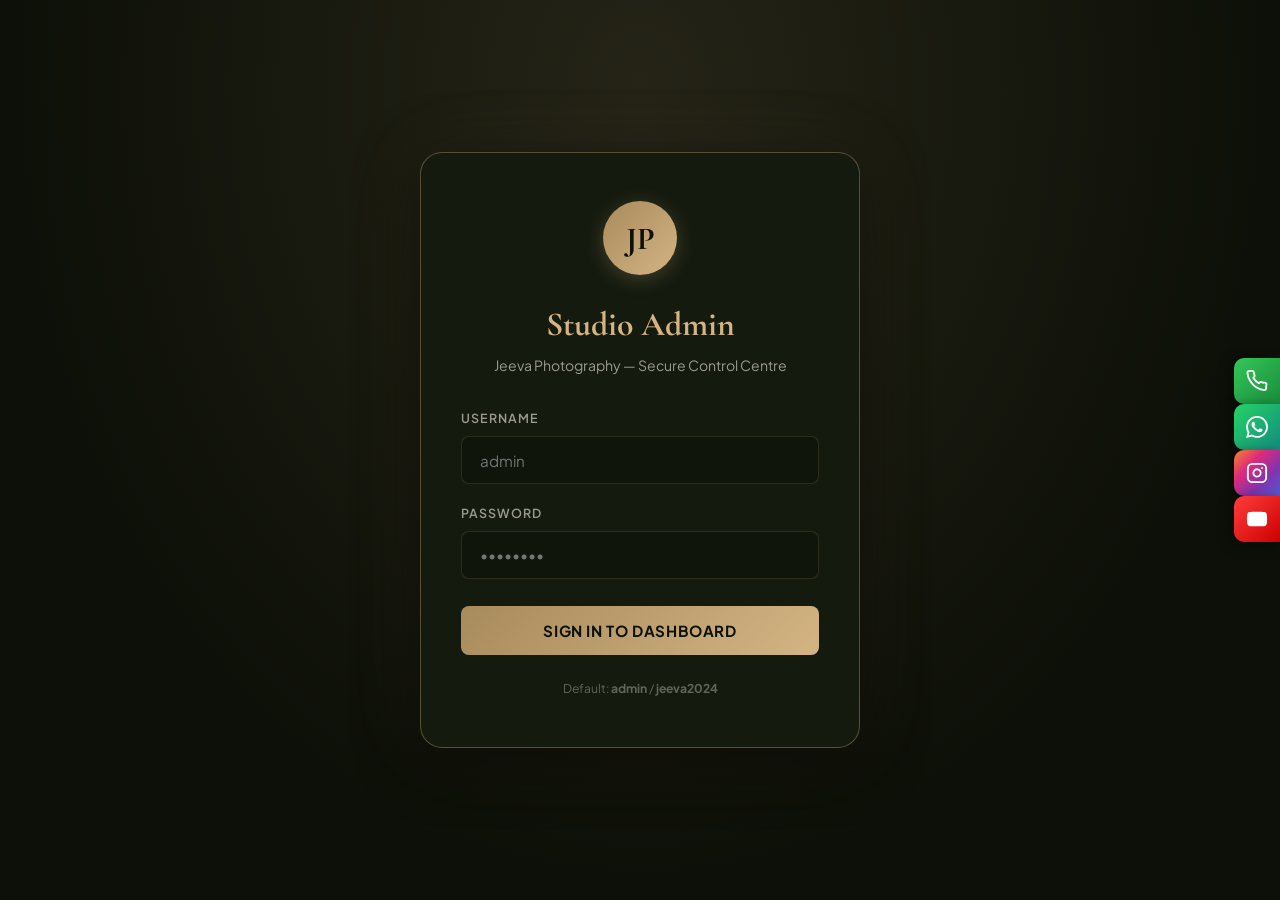
==== admin.html @ dc5b42b5 "Add files via upload" ====
<!DOCTYPE html>
<html lang="en">
<head>
  <meta charset="UTF-8" />
  <meta name="viewport" content="width=device-width, initial-scale=1.0" />
  <title>Jeeva Photography — Studio Admin Portal</title>
  <meta name="robots" content="noindex, nofollow" />
  <link rel="preconnect" href="https://fonts.googleapis.com" />
  <link rel="preconnect" href="https://fonts.gstatic.com" crossorigin />
  <link href="https://fonts.googleapis.com/css2?family=Cormorant+Garamond:wght@400;500;600;700&family=Plus+Jakarta+Sans:wght@300;400;500;600;700&display=swap" rel="stylesheet" />
  <style>
    *, *::before, *::after { box-sizing: border-box; margin: 0; padding: 0; }
    :root {
      --gold: #d4b483;
      --gold-l: #e8d0a0;
      --gold-d: #a88b5c;
      --gold-glow: rgba(212, 180, 131, 0.18);
      --bg: #0d1008;
      --bgp: #141a0e;
      --bgc: #1a2212;
      --bgc2: #212c17;
      --bgi: #0f150a;
      --bdr: rgba(212, 180, 131, 0.15);
      --bdr2: rgba(212, 180, 131, 0.35);
      --t: #f5f0e8;
      --t2: rgba(245, 240, 232, 0.6);
      --t3: rgba(245, 240, 232, 0.35);
      --grn: #27ae60;
      --grns: rgba(39, 174, 96, 0.15);
      --red: #e74c3c;
      --reds: rgba(231, 76, 60, 0.15);
      --blu: #3498db;
      --blus: rgba(52, 152, 219, 0.15);
      --org: #e67e22;
      --orgs: rgba(230, 126, 34, 0.15);
      --sf: 'Cormorant Garamond', Georgia, serif;
      --sn: 'Plus Jakarta Sans', -apple-system, BlinkMacSystemFont, sans-serif;
      --sw: 270px;
      --r: 14px;
      --rs: 8px;
    }
    body {
      font-family: var(--sn);
      background: var(--bg);
      color: var(--t);
      min-height: 100vh;
      font-size: 14px;
      line-height: 1.6;
      overflow-x: hidden;
    }
    a { color: var(--gold); text-decoration: none; }
    button, input, select, textarea { font-family: inherit; }
    ::-webkit-scrollbar { width: 6px; height: 6px; }
    ::-webkit-scrollbar-track { background: var(--bg); }
    ::-webkit-scrollbar-thumb { background: rgba(212, 180, 131, 0.3); border-radius: 4px; }

    /* LOGIN SCREEN */
    #ls {
      position: fixed;
      inset: 0;
      display: flex;
      align-items: center;
      justify-content: center;
      background: var(--bg);
      background-image: radial-gradient(ellipse at 50% 10%, rgba(212, 180, 131, 0.12), transparent 70%);
      z-index: 9999;
      transition: opacity 0.5s ease;
      padding: 1.5rem;
    }
    #ls.h { opacity: 0; pointer-events: none; }
    .lb {
      width: 100%;
      max-width: 440px;
      background: var(--bgp);
      border: 1px solid var(--bdr2);
      border-radius: 22px;
      padding: 3rem 2.5rem;
      text-align: center;
      box-shadow: 0 10px 60px rgba(0,0,0,0.6), 0 0 80px rgba(212, 180, 131, 0.08);
      position: relative;
    }
    .la {
      width: 74px;
      height: 74px;
      background: linear-gradient(135deg, var(--gold-d), var(--gold));
      border-radius: 50%;
      display: flex;
      align-items: center;
      justify-content: center;
      margin: 0 auto 1.4rem;
      font-family: var(--sf);
      font-size: 2rem;
      color: var(--bg);
      font-weight: 700;
      box-shadow: 0 4px 20px rgba(212, 180, 131, 0.25);
    }
    .lt { font-family: var(--sf); font-size: 2.1rem; color: var(--gold); margin-bottom: 0.2rem; font-weight: 700; }
    .ls2 { color: var(--t2); font-size: 0.88rem; margin-bottom: 2rem; }
    .lf { margin-bottom: 1.2rem; text-align: left; }
    .ll { font-size: 0.78rem; color: var(--t2); text-transform: uppercase; letter-spacing: 0.08em; margin-bottom: 0.45rem; display: block; font-weight: 600; }
    .li {
      width: 100%;
      padding: 0.85rem 1.1rem;
      background: var(--bgi);
      border: 1px solid var(--bdr);
      border-radius: var(--rs);
      color: var(--t);
      font-size: 0.95rem;
      outline: none;
      transition: border-color 0.2s, box-shadow 0.2s;
    }
    .li:focus { border-color: var(--gold); box-shadow: 0 0 0 3px var(--gold-glow); }
    .lbt {
      width: 100%;
      padding: 0.95rem;
      background: linear-gradient(135deg, var(--gold-d), var(--gold));
      color: var(--bg);
      font-weight: 700;
      font-size: 0.95rem;
      border: none;
      border-radius: var(--rs);
      letter-spacing: 0.04em;
      text-transform: uppercase;
      margin-top: 0.5rem;
      cursor: pointer;
      transition: all 0.2s;
    }
    .lbt:hover { opacity: 0.92; transform: translateY(-1px); box-shadow: 0 4px 15px rgba(212, 180, 131, 0.3); }
    .ler { color: var(--red); font-size: 0.84rem; margin-top: 0.85rem; display: none; }
    .ler.on { display: block; }
    .login-hint { margin-top: 1.5rem; font-size: 0.76rem; color: var(--t3); }

    /* MAIN APP LAYOUT */
    #app { display: none; min-height: 100vh; }
    #app.on { display: flex; }

    /* SIDEBAR */
    .sb {
      width: var(--sw);
      min-height: 100vh;
      background: var(--bgp);
      border-right: 1px solid var(--bdr);
      display: flex;
      flex-direction: column;
      position: fixed;
      left: 0;
      top: 0;
      bottom: 0;
      z-index: 100;
      overflow-y: auto;
    }
    .sbl {
      padding: 1.5rem 1.4rem 1.2rem;
      border-bottom: 1px solid var(--bdr);
      display: flex;
      align-items: center;
      gap: 0.75rem;
    }
    .sbl-icon {
      width: 36px;
      height: 36px;
      border-radius: 8px;
      background: linear-gradient(135deg, var(--gold-d), var(--gold));
      display: flex;
      align-items: center;
      justify-content: center;
      font-family: var(--sf);
      font-size: 1.1rem;
      color: var(--bg);
      font-weight: 700;
      flex-shrink: 0;
    }
    .sbt { font-family: var(--sf); font-size: 1.35rem; color: var(--gold); display: block; line-height: 1.1; font-weight: 700; }
    .sbs { font-size: 0.7rem; color: var(--t2); text-transform: uppercase; letter-spacing: 0.1em; display: block; margin-top: 2px; }
    
    .sbn { flex: 1; padding: 1.2rem 0.75rem; }
    .ns { font-size: 0.68rem; color: var(--t3); text-transform: uppercase; letter-spacing: 0.12em; padding: 0.7rem 0.75rem 0.3rem; font-weight: 700; }
    .sl {
      display: flex;
      align-items: center;
      gap: 0.75rem;
      padding: 0.7rem 0.9rem;
      border-radius: var(--rs);
      color: var(--t2);
      font-size: 0.88rem;
      font-weight: 500;
      cursor: pointer;
      transition: all 0.2s;
      margin-bottom: 3px;
      user-select: none;
    }
    .sl svg { flex-shrink: 0; opacity: 0.7; transition: opacity 0.2s; }
    .sl:hover { background: rgba(212, 180, 131, 0.08); color: var(--t); }
    .sl:hover svg { opacity: 1; }
    .sl.ac {
      background: linear-gradient(90deg, rgba(212, 180, 131, 0.18), rgba(212, 180, 131, 0.05));
      color: var(--gold);
      border-left: 3px solid var(--gold);
      padding-left: calc(0.9rem - 3px);
      font-weight: 600;
    }
    .sl.ac svg { opacity: 1; color: var(--gold); }
    .sbb {
      margin-left: auto;
      background: var(--gold);
      color: var(--bg);
      font-size: 0.68rem;
      font-weight: 700;
      padding: 0.15rem 0.5rem;
      border-radius: 100px;
    }
    .sbb.muted { background: rgba(212, 180, 131, 0.15); color: var(--gold); }

    .sbf {
      padding: 1.1rem 1.25rem;
      border-top: 1px solid var(--bdr);
      display: flex;
      align-items: center;
      gap: 0.75rem;
      background: rgba(0,0,0,0.15);
    }
    .sba {
      width: 36px;
      height: 36px;
      border-radius: 50%;
      background: linear-gradient(135deg, var(--gold-d), var(--gold));
      display: flex;
      align-items: center;
      justify-content: center;
      font-family: var(--sf);
      font-size: 1.05rem;
      color: var(--bg);
      font-weight: 700;
      flex-shrink: 0;
    }
    .sbfi { flex: 1; min-width: 0; }
    .sbfn { font-size: 0.85rem; font-weight: 600; color: var(--t); white-space: nowrap; overflow: hidden; text-overflow: ellipsis; }
    .sbfr { font-size: 0.72rem; color: var(--t2); }
    .lob {
      background: none;
      border: none;
      color: var(--t2);
      padding: 0.4rem;
      border-radius: var(--rs);
      cursor: pointer;
      transition: color 0.2s, background 0.2s;
    }
    .lob:hover { color: var(--red); background: var(--reds); }

    /* MAIN CONTAINER */
    .mc {
      margin-left: var(--sw);
      flex: 1;
      min-height: 100vh;
      display: flex;
      flex-direction: column;
      background: var(--bg);
    }
    .tb {
      height: 68px;
      background: var(--bgp);
      border-bottom: 1px solid var(--bdr);
      display: flex;
      align-items: center;
      justify-content: space-between;
      padding: 0 2rem;
      position: sticky;
      top: 0;
      z-index: 50;
      backdrop-filter: blur(8px);
    }
    .tb-left { display: flex; align-items: center; gap: 1rem; }
    .tbt { font-family: var(--sf); font-size: 1.45rem; font-weight: 700; color: var(--t); }
    .tbr { display: flex; align-items: center; gap: 1rem; }
    .tbb { display: flex; align-items: center; gap: 0.5rem; font-size: 0.8rem; color: var(--t2); background: var(--bgc); padding: 0.35rem 0.8rem; border-radius: 100px; border: 1px solid var(--bdr); }
    .liv { width: 8px; height: 8px; border-radius: 50%; background: var(--grn); box-shadow: 0 0 8px var(--grn); animation: pls 2s infinite; }
    @keyframes pls { 0%, 100% { opacity: 1; transform: scale(1); } 50% { opacity: 0.5; transform: scale(0.85); } }
    
    .vsb {
      display: flex;
      align-items: center;
      gap: 0.5rem;
      background: rgba(212, 180, 131, 0.12);
      border: 1px solid var(--bdr2);
      color: var(--gold);
      font-size: 0.82rem;
      padding: 0.45rem 1rem;
      border-radius: 100px;
      font-weight: 600;
      transition: all 0.2s;
    }
    .vsb:hover { background: rgba(212, 180, 131, 0.22); transform: translateY(-1px); }

    .pc { padding: 2rem; flex: 1; }
    .pn { display: none; animation: fadeIn 0.25s ease-out; }
    .pn.ac { display: block; }
    @keyframes fadeIn { from { opacity: 0; transform: translateY(6px); } to { opacity: 1; transform: translateY(0); } }

    /* STATS WIDGETS */
    .sr { display: grid; grid-template-columns: repeat(4, 1fr); gap: 1.2rem; margin-bottom: 2rem; }
    .sx {
      background: var(--bgc);
      border: 1px solid var(--bdr);
      border-radius: var(--r);
      padding: 1.4rem 1.5rem;
      position: relative;
      overflow: hidden;
      transition: transform 0.2s, border-color 0.2s;
    }
    .sx:hover { transform: translateY(-2px); border-color: var(--bdr2); }
    .sx::after {
      content: '';
      position: absolute;
      top: 0;
      left: 0;
      right: 0;
      height: 2px;
      background: linear-gradient(90deg, var(--gold-d), var(--gold));
    }
    .sxl { font-size: 0.76rem; color: var(--t2); text-transform: uppercase; letter-spacing: 0.08em; margin-bottom: 0.6rem; font-weight: 600; }
    .sxv { font-family: var(--sf); font-size: 2.2rem; color: var(--gold); font-weight: 700; line-height: 1; margin-bottom: 0.35rem; }
    .sxs { font-size: 0.78rem; color: var(--t3); }

    /* SECTION HEADERS & BUTTONS */
    .sh {
      display: flex;
      align-items: center;
      justify-content: space-between;
      margin-bottom: 1.5rem;
      gap: 1rem;
      flex-wrap: wrap;
    }
    .sht { font-family: var(--sf); font-size: 1.6rem; color: var(--t); font-weight: 700; }
    .shs { font-size: 0.84rem; color: var(--t2); margin-top: 0.15rem; }
    .sha { display: flex; align-items: center; gap: 0.75rem; flex-wrap: wrap; }

    .bg {
      background: linear-gradient(135deg, var(--gold-d), var(--gold));
      color: var(--bg);
      border: none;
      padding: 0.65rem 1.3rem;
      border-radius: var(--rs);
      font-weight: 700;
      font-size: 0.84rem;
      letter-spacing: 0.03em;
      cursor: pointer;
      transition: all 0.2s;
      display: inline-flex;
      align-items: center;
      gap: 0.5rem;
    }
    .bg:hover { opacity: 0.92; transform: translateY(-1px); box-shadow: 0 4px 14px rgba(212, 180, 131, 0.25); }
    .bo {
      background: rgba(212, 180, 131, 0.06);
      border: 1px solid var(--bdr2);
      color: var(--gold);
      padding: 0.6rem 1.2rem;
      border-radius: var(--rs);
      font-size: 0.84rem;
      font-weight: 600;
      cursor: pointer;
      transition: all 0.2s;
      display: inline-flex;
      align-items: center;
      gap: 0.5rem;
    }
    .bo:hover { background: rgba(212, 180, 131, 0.15); transform: translateY(-1px); }
    .bd {
      background: var(--reds);
      border: 1px solid rgba(231, 76, 60, 0.35);
      color: #ff6b6b;
      padding: 0.55rem 1.1rem;
      border-radius: var(--rs);
      font-size: 0.82rem;
      font-weight: 600;
      cursor: pointer;
      transition: all 0.2s;
      display: inline-flex;
      align-items: center;
      gap: 0.4rem;
    }
    .bd:hover { background: rgba(231, 76, 60, 0.3); color: #fff; }
    .bsm { padding: 0.35rem 0.75rem; font-size: 0.78rem; border-radius: 6px; }

    /* SEARCH & FILTERS BAR */
    .filter-bar {
      display: flex;
      gap: 0.75rem;
      align-items: center;
      margin-bottom: 1.5rem;
      flex-wrap: wrap;
    }
    .si-wrap { position: relative; flex: 1; min-width: 240px; }
    .si-icon { position: absolute; left: 1rem; top: 50%; transform: translateY(-50%); color: var(--t3); pointer-events: none; }
    .si {
      width: 100%;
      padding: 0.7rem 1rem 0.7rem 2.6rem;
      background: var(--bgc);
      border: 1px solid var(--bdr);
      border-radius: var(--rs);
      color: var(--t);
      font-size: 0.88rem;
      outline: none;
      transition: border-color 0.2s, box-shadow 0.2s;
    }
    .si:focus { border-color: var(--gold); box-shadow: 0 0 0 3px var(--gold-glow); }
    .fs {
      padding: 0.7rem 1rem;
      background: var(--bgc);
      border: 1px solid var(--bdr);
      border-radius: var(--rs);
      color: var(--t);
      font-size: 0.88rem;
      outline: none;
      cursor: pointer;
    }
    .fs option { background: var(--bgp); color: var(--t); }
    
    .filter-pills { display: flex; gap: 0.5rem; overflow-x: auto; padding-bottom: 2px; }
    .filter-pill {
      padding: 0.45rem 1rem;
      background: var(--bgc);
      border: 1px solid var(--bdr);
      border-radius: 100px;
      font-size: 0.8rem;
      color: var(--t2);
      cursor: pointer;
      white-space: nowrap;
      transition: all 0.2s;
    }
    .filter-pill:hover { border-color: var(--gold); color: var(--t); }
    .filter-pill.ac { background: var(--gold); color: var(--bg); border-color: var(--gold); font-weight: 700; }

    /* TABLES */
    .tw {
      background: var(--bgc);
      border: 1px solid var(--bdr);
      border-radius: var(--r);
      overflow-x: auto;
      box-shadow: 0 4px 20px rgba(0,0,0,0.2);
    }
    .dt { width: 100%; border-collapse: collapse; min-width: 700px; }
    .dt th {
      background: rgba(212, 180, 131, 0.08);
      padding: 0.85rem 1.2rem;
      text-align: left;
      font-size: 0.74rem;
      font-weight: 700;
      color: var(--gold);
      text-transform: uppercase;
      letter-spacing: 0.08em;
      border-bottom: 1px solid var(--bdr);
    }
    .dt td {
      padding: 0.95rem 1.2rem;
      font-size: 0.88rem;
      border-bottom: 1px solid rgba(212, 180, 131, 0.06);
      vertical-align: middle;
    }
    .dt tr:last-child td { border-bottom: none; }
    .dt tr:hover td { background: var(--bgc2); }

    /* STATUS BADGES */
    .stb { display: inline-flex; align-items: center; gap: 0.4rem; padding: 0.25rem 0.7rem; border-radius: 100px; font-size: 0.74rem; font-weight: 600; }
    .st-n { background: var(--blus); color: #5dade2; }
    .st-c { background: var(--orgs); color: var(--org); }
    .st-k { background: var(--grns); color: var(--grn); }
    .st-x { background: rgba(255, 255, 255, 0.08); color: var(--t2); }
    .std { width: 6px; height: 6px; border-radius: 50%; background: currentColor; }

    /* GALLERY GRIDS */
    .gallery-grid {
      display: grid;
      grid-template-columns: repeat(auto-fill, minmax(260px, 1fr));
      gap: 1.4rem;
    }
    .gallery-card {
      background: var(--bgc);
      border: 1px solid var(--bdr);
      border-radius: var(--r);
      overflow: hidden;
      display: flex;
      flex-direction: column;
      position: relative;
      transition: transform 0.25s, border-color 0.25s, box-shadow 0.25s;
    }
    .gallery-card:hover {
      transform: translateY(-4px);
      border-color: var(--bdr2);
      box-shadow: 0 8px 30px rgba(0,0,0,0.4);
    }
    .gallery-thumb-wrap {
      position: relative;
      width: 100%;
      height: 220px;
      background: #000;
      overflow: hidden;
    }
    .gallery-thumb {
      width: 100%;
      height: 100%;
      object-fit: cover;
      transition: transform 0.3s ease;
    }
    .gallery-card:hover .gallery-thumb { transform: scale(1.04); }
    .gallery-tag-pill {
      position: absolute;
      top: 0.75rem;
      left: 0.75rem;
      background: rgba(13, 16, 8, 0.85);
      backdrop-filter: blur(4px);
      border: 1px solid var(--bdr);
      color: var(--gold);
      font-size: 0.72rem;
      font-weight: 600;
      padding: 0.25rem 0.65rem;
      border-radius: 100px;
    }
    .gallery-format-pill {
      position: absolute;
      top: 0.75rem;
      right: 0.75rem;
      background: rgba(0,0,0,0.7);
      color: var(--t2);
      font-size: 0.68rem;
      padding: 0.2rem 0.5rem;
      border-radius: 4px;
      text-transform: uppercase;
    }
    .gallery-card-body {
      padding: 1.2rem;
      flex: 1;
      display: flex;
      flex-direction: column;
      justify-content: space-between;
    }
    .gallery-card-title {
      font-weight: 600;
      font-size: 0.95rem;
      color: var(--t);
      margin-bottom: 0.4rem;
      line-height: 1.35;
      display: -webkit-box;
      -webkit-line-clamp: 2;
      -webkit-box-orient: vertical;
      overflow: hidden;
    }
    .gallery-card-meta {
      font-size: 0.78rem;
      color: var(--t2);
      margin-bottom: 1rem;
      display: flex;
      justify-content: space-between;
    }
    .gallery-card-actions {
      display: flex;
      gap: 0.5rem;
      border-top: 1px solid var(--bdr);
      padding-top: 0.9rem;
    }

    /* VIDEO CARDS */
    .video-grid {
      display: grid;
      grid-template-columns: repeat(auto-fill, minmax(320px, 1fr));
      gap: 1.5rem;
    }
    .video-admin-card {
      background: var(--bgc);
      border: 1px solid var(--bdr);
      border-radius: var(--r);
      overflow: hidden;
      display: flex;
      flex-direction: column;
      transition: transform 0.2s, border-color 0.2s;
    }
    .video-admin-card:hover { transform: translateY(-3px); border-color: var(--bdr2); }
    .video-preview-wrapper {
      position: relative;
      width: 100%;
      height: 200px;
      background: #000;
    }
    .video-preview-wrapper video {
      width: 100%;
      height: 100%;
      object-fit: cover;
    }
    .video-preview-poster {
      position: absolute;
      inset: 0;
      width: 100%;
      height: 100%;
      object-fit: cover;
    }
    .video-badge-tag {
      position: absolute;
      top: 0.75rem;
      left: 0.75rem;
      background: var(--gold);
      color: var(--bg);
      font-size: 0.72rem;
      font-weight: 700;
      padding: 0.2rem 0.6rem;
      border-radius: 4px;
      z-index: 2;
    }

    /* TESTIMONIALS LIST */
    .test-grid {
      display: grid;
      grid-template-columns: repeat(auto-fill, minmax(320px, 1fr));
      gap: 1.3rem;
    }
    .test-card {
      background: var(--bgc);
      border: 1px solid var(--bdr);
      border-radius: var(--r);
      padding: 1.5rem;
      display: flex;
      flex-direction: column;
      justify-content: space-between;
      transition: border-color 0.2s, transform 0.2s;
    }
    .test-card:hover { border-color: var(--bdr2); transform: translateY(-2px); }
    .test-head { display: flex; align-items: center; gap: 0.9rem; margin-bottom: 0.9rem; }
    .test-avatar {
      width: 44px;
      height: 44px;
      border-radius: 50%;
      background: linear-gradient(135deg, var(--gold-d), var(--gold));
      display: flex;
      align-items: center;
      justify-content: center;
      font-family: var(--sf);
      font-size: 1.2rem;
      color: var(--bg);
      font-weight: 700;
      overflow: hidden;
      flex-shrink: 0;
    }
    .test-avatar img { width: 100%; height: 100%; object-fit: cover; }
    .test-name { font-weight: 700; font-size: 1rem; color: var(--t); }
    .test-loc { font-size: 0.78rem; color: var(--t2); }
    .test-stars { color: var(--gold); font-size: 1rem; margin-bottom: 0.6rem; letter-spacing: 2px; }
    .test-body { font-size: 0.88rem; color: var(--t2); line-height: 1.6; font-style: italic; margin-bottom: 1.2rem; flex: 1; }
    .test-actions { display: flex; gap: 0.5rem; border-top: 1px solid var(--bdr); padding-top: 0.8rem; }

    /* PACKAGES CARDS */
    .pkg-admin-grid {
      display: grid;
      grid-template-columns: repeat(auto-fill, minmax(320px, 1fr));
      gap: 1.5rem;
    }
    .pkg-admin-card {
      background: var(--bgc);
      border: 1px solid var(--bdr);
      border-radius: var(--r);
      padding: 1.6rem;
      display: flex;
      flex-direction: column;
      position: relative;
    }
    .pkg-admin-card.popular { border-color: var(--gold); }
    .pkg-pop-badge {
      position: absolute;
      top: -10px;
      right: 1.5rem;
      background: var(--gold);
      color: var(--bg);
      font-size: 0.72rem;
      font-weight: 700;
      padding: 0.2rem 0.7rem;
      border-radius: 100px;
      text-transform: uppercase;
    }
    .pkg-title { font-family: var(--sf); font-size: 1.6rem; color: var(--gold); margin-bottom: 0.3rem; font-weight: 700; }
    .pkg-price { font-size: 1.5rem; font-weight: 700; color: var(--t); margin-bottom: 1rem; }
    .pkg-price span { font-size: 0.85rem; color: var(--t2); font-weight: 400; margin-right: 0.3rem; }
    .pkg-features { list-style: none; margin-bottom: 1.4rem; flex: 1; }
    .pkg-features li {
      font-size: 0.84rem;
      color: var(--t2);
      padding: 0.35rem 0;
      border-bottom: 1px solid rgba(212, 180, 131, 0.06);
      display: flex;
      align-items: flex-start;
      gap: 0.5rem;
    }
    .pkg-features li::before { content: '✓'; color: var(--gold); font-weight: 700; }

    /* MODALS & FORMS */
    .mo {
      position: fixed;
      inset: 0;
      background: rgba(0, 0, 0, 0.8);
      backdrop-filter: blur(6px);
      z-index: 1000;
      display: none;
      align-items: center;
      justify-content: center;
      padding: 1.5rem;
    }
    .mo.on { display: flex; animation: fadeIn 0.2s ease-out; }
    .mb {
      background: var(--bgp);
      border: 1px solid var(--bdr2);
      border-radius: 20px;
      padding: 2.2rem;
      width: 100%;
      max-width: 650px;
      box-shadow: 0 10px 50px rgba(0,0,0,0.7);
      position: relative;
      max-height: 92vh;
      overflow-y: auto;
    }
    .moc {
      position: absolute;
      top: 1.2rem;
      right: 1.2rem;
      background: rgba(255,255,255,0.05);
      border: 1px solid var(--bdr);
      color: var(--t2);
      width: 32px;
      height: 32px;
      border-radius: 50%;
      display: flex;
      align-items: center;
      justify-content: center;
      cursor: pointer;
      font-size: 1rem;
      transition: all 0.2s;
    }
    .moc:hover { color: var(--t); background: var(--reds); border-color: var(--red); }
    .mot { font-family: var(--sf); font-size: 1.7rem; color: var(--gold); margin-bottom: 0.2rem; font-weight: 700; }
    .mos { font-size: 0.84rem; color: var(--t2); margin-bottom: 1.5rem; }

    .fr { display: grid; grid-template-columns: 1fr 1fr; gap: 1.2rem; margin-bottom: 1.2rem; }
    .fr.f { grid-template-columns: 1fr; }
    .ff { display: flex; flex-direction: column; gap: 0.4rem; }
    .flb { font-size: 0.78rem; color: var(--t2); font-weight: 600; text-transform: uppercase; letter-spacing: 0.06em; }
    .fc {
      width: 100%;
      padding: 0.75rem 1rem;
      background: var(--bgi);
      border: 1px solid var(--bdr);
      border-radius: var(--rs);
      color: var(--t);
      font-size: 0.9rem;
      outline: none;
      transition: border-color 0.2s, box-shadow 0.2s;
    }
    .fc:focus { border-color: var(--gold); box-shadow: 0 0 0 3px var(--gold-glow); }
    .fc option { background: var(--bgp); color: var(--t); }
    .fca { resize: vertical; min-height: 90px; }
    
    /* FILE UPLOAD DROPZONE */
    .dropzone-box {
      border: 2px dashed var(--bdr2);
      border-radius: var(--rs);
      padding: 1.4rem;
      text-align: center;
      background: rgba(212, 180, 131, 0.03);
      cursor: pointer;
      transition: all 0.2s;
      position: relative;
    }
    .dropzone-box:hover, .dropzone-box.dragover {
      border-color: var(--gold);
      background: rgba(212, 180, 131, 0.08);
    }
    .dropzone-box input[type="file"] {
      position: absolute;
      inset: 0;
      opacity: 0;
      cursor: pointer;
      width: 100%;
      height: 100%;
    }
    .dz-icon { color: var(--gold); margin-bottom: 0.5rem; }
    .dz-title { font-weight: 600; font-size: 0.88rem; color: var(--t); margin-bottom: 0.2rem; }
    .dz-hint { font-size: 0.74rem; color: var(--t2); }
    
    /* PREVIEW CONTAINER */
    .preview-box {
      margin-top: 0.75rem;
      position: relative;
      display: none;
      border-radius: var(--rs);
      overflow: hidden;
      border: 1px solid var(--bdr2);
      max-height: 180px;
      background: #000;
    }
    .preview-box.on { display: block; }
    .preview-box img, .preview-box video { width: 100%; max-height: 180px; object-fit: contain; }
    .preview-remove {
      position: absolute;
      top: 0.5rem;
      right: 0.5rem;
      background: rgba(0,0,0,0.75);
      border: 1px solid var(--red);
      color: #ff6b6b;
      padding: 0.2rem 0.5rem;
      border-radius: 4px;
      font-size: 0.72rem;
      cursor: pointer;
    }

    /* CARD SECTIONS (SETTINGS & CONTENT) */
    .scd {
      background: var(--bgc);
      border: 1px solid var(--bdr);
      border-radius: var(--r);
      padding: 1.8rem;
      margin-bottom: 1.8rem;
    }
    .scdt {
      font-size: 1.05rem;
      font-weight: 700;
      color: var(--gold);
      margin-bottom: 1.2rem;
      padding-bottom: 0.75rem;
      border-bottom: 1px solid var(--bdr);
      display: flex;
      align-items: center;
      gap: 0.6rem;
    }

    /* QUICK ACTIONS */
    .qa { display: grid; grid-template-columns: repeat(3, 1fr); gap: 1.2rem; margin-bottom: 2rem; }
    .qc {
      background: var(--bgc);
      border: 1px solid var(--bdr);
      border-radius: var(--r);
      padding: 1.3rem 1.4rem;
      display: flex;
      align-items: center;
      gap: 1rem;
      cursor: pointer;
      transition: all 0.2s;
      color: inherit;
    }
    .qc:hover { border-color: var(--bdr2); background: var(--bgc2); transform: translateY(-2px); }
    .qi {
      width: 44px;
      height: 44px;
      border-radius: 10px;
      display: flex;
      align-items: center;
      justify-content: center;
      background: rgba(212, 180, 131, 0.12);
      color: var(--gold);
      flex-shrink: 0;
    }
    .ql { font-weight: 700; font-size: 0.92rem; }
    .qsu { font-size: 0.78rem; color: var(--t2); }

    /* TOAST */
    #atst {
      position: fixed;
      bottom: 2rem;
      right: 2rem;
      background: var(--bgp);
      border: 1px solid var(--bdr2);
      border-left: 4px solid var(--gold);
      color: var(--t);
      padding: 0.9rem 1.4rem;
      border-radius: var(--rs);
      font-size: 0.88rem;
      font-weight: 500;
      box-shadow: 0 8px 30px rgba(0,0,0,0.5);
      z-index: 9000;
      transform: translateY(30px);
      opacity: 0;
      transition: all 0.3s ease;
      pointer-events: none;
      display: flex;
      align-items: center;
      gap: 0.6rem;
    }
    #atst.on { transform: translateY(0); opacity: 1; }

    @media (max-width: 1100px) {
      .sr { grid-template-columns: repeat(2, 1fr); }
      .qa { grid-template-columns: 1fr 1fr; }
    }
    @media (max-width: 768px) {
      .sb { transform: translateX(-100%); transition: transform 0.3s; }
      .sb.open { transform: translateX(0); }
      .mc { margin-left: 0; }
      .sr, .fr, .qa { grid-template-columns: 1fr; }
      .pc { padding: 1.2rem; }
    }

    /* === FLOATING SOCIAL SIDEBAR === */
    .social-sidebar { position: fixed; right: 0; top: 50%; transform: translateY(-50%); z-index: 9999; display: flex; flex-direction: column; align-items: flex-end; gap: 0; }
    .social-sidebar-link { display: flex; align-items: center; justify-content: center; width: 46px; height: 46px; color: #fff; text-decoration: none; border-radius: 10px 0 0 10px; transition: all 0.35s cubic-bezier(0.16, 1, 0.3, 1); position: relative; box-shadow: -3px 3px 14px rgba(0,0,0,0.45); }
    .social-sidebar-link svg { width: 22px; height: 22px; flex-shrink: 0; transition: transform 0.3s ease; }
    .social-sidebar-link.ss-phone   { background: linear-gradient(135deg, #34c759, #1a8c3c); }
    .social-sidebar-link.ss-insta   { background: linear-gradient(135deg, #f58529, #dd2a7b, #8134af, #515bd4); }
    .social-sidebar-link.ss-youtube { background: linear-gradient(135deg, #ff3d3d, #cc0000); }
    .social-sidebar-link.ss-wp      { background: linear-gradient(135deg, #25d366, #128c7e); }
    .social-sidebar-link::before { content: attr(data-tooltip); position: absolute; right: 54px; top: 50%; transform: translateY(-50%) translateX(8px); background: rgba(10,15,8,0.95); color: #f5f0e8; font-size: 0.72rem; font-weight: 600; white-space: nowrap; padding: 5px 10px; border-radius: 6px; pointer-events: none; opacity: 0; transition: all 0.3s ease; border: 1px solid rgba(212,180,131,0.3); }
    .social-sidebar-link:hover::before { opacity: 1; transform: translateY(-50%) translateX(0); }
    .social-sidebar-link:hover { width: 52px; box-shadow: -5px 4px 20px rgba(0,0,0,0.55); }
    .social-sidebar-link:hover svg { transform: scale(1.15); }
  </style>
</head>
<body>

<!-- LOGIN OVERLAY -->
<div id="ls">
  <div class="lb">
    <div class="la">JP</div>
    <h1 class="lt">Studio Admin</h1>
    <p class="ls2">Jeeva Photography — Secure Control Centre</p>
    <form id="loginForm" onsubmit="handleLogin(event)">
      <div class="lf">
        <label class="ll" for="lu">Username</label>
        <input class="li" type="text" id="lu" placeholder="admin" autocomplete="username" required />
      </div>
      <div class="lf">
        <label class="ll" for="lp">Password</label>
        <input class="li" type="password" id="lp" placeholder="••••••••" autocomplete="current-password" required />
      </div>
      <button type="submit" class="lbt" id="lbn">Sign In to Dashboard</button>
    </form>
    <div class="ler" id="ler">Incorrect username or password. Please try again.</div>
    <div class="login-hint">Default: <strong>admin</strong> / <strong>jeeva2024</strong></div>
  </div>
</div>

<!-- APP WRAPPER -->
<div id="app">

  <!-- SIDEBAR NAVIGATION -->
  <aside class="sb">
    <div class="sbl">
      <div class="sbl-icon">J</div>
      <div>
        <span class="sbt">Jeeva Studio</span>
        <span class="sbs">Control Centre</span>
      </div>
    </div>
    <nav class="sbn">
      <div class="ns">Overview</div>
      <div class="sl ac" data-p="dashboard">
        <svg width="18" height="18" viewBox="0 0 24 24" fill="none" stroke="currentColor" stroke-width="2"><rect x="3" y="3" width="7" height="7"/><rect x="14" y="3" width="7" height="7"/><rect x="14" y="14" width="7" height="7"/><rect x="3" y="14" width="7" height="7"/></svg>
        <span>Dashboard</span>
      </div>
      <div class="sl" data-p="enquiries">
        <svg width="18" height="18" viewBox="0 0 24 24" fill="none" stroke="currentColor" stroke-width="2"><path d="M21 15a2 2 0 0 1-2 2H7l-4 4V5a2 2 0 0 1 2-2h14a2 2 0 0 1 2 2z"/></svg>
        <span>Enquiries</span>
        <span class="sbb" id="nbdg">0</span>
      </div>

      <div class="ns" style="margin-top:0.8rem">Website Sections</div>
      <div class="sl" data-p="home">
        <svg width="18" height="18" viewBox="0 0 24 24" fill="none" stroke="currentColor" stroke-width="2"><path d="M3 9l9-7 9 7v11a2 2 0 0 1-2 2H5a2 2 0 0 1-2-2z"/><polyline points="9 22 9 12 15 12 15 22"/></svg>
        <span>Home / Hero</span>
      </div>
      <div class="sl" data-p="about">
        <svg width="18" height="18" viewBox="0 0 24 24" fill="none" stroke="currentColor" stroke-width="2"><path d="M20 21v-2a4 4 0 0 0-4-4H8a4 4 0 0 0-4 4v2"/><circle cx="12" cy="7" r="4"/></svg>
        <span>About / Founder</span>
      </div>
      <div class="sl" data-p="portfolio">
        <svg width="18" height="18" viewBox="0 0 24 24" fill="none" stroke="currentColor" stroke-width="2"><rect x="3" y="3" width="18" height="18" rx="2" ry="2"/><circle cx="8.5" cy="8.5" r="1.5"/><polyline points="21 15 16 10 5 21"/></svg>
        <span>Portfolio Photos</span>
        <span class="sbb muted" id="pCount">0</span>
      </div>
      <div class="sl" data-p="videos">
        <svg width="18" height="18" viewBox="0 0 24 24" fill="none" stroke="currentColor" stroke-width="2"><polygon points="23 7 16 12 23 17 23 7"/><rect x="1" y="5" width="15" height="14" rx="2"/></svg>
        <span>Cinematic Films</span>
        <span class="sbb muted" id="vCount">0</span>
      </div>
      <div class="sl" data-p="testimonials">
        <svg width="18" height="18" viewBox="0 0 24 24" fill="none" stroke="currentColor" stroke-width="2"><polygon points="12 2 15.09 8.26 22 9.27 17 14.14 18.18 21.02 12 17.77 5.82 21.02 7 14.14 2 9.27 8.91 8.26 12 2"/></svg>
        <span>Testimonials</span>
      </div>
      <div class="sl" data-p="packages">
        <svg width="18" height="18" viewBox="0 0 24 24" fill="none" stroke="currentColor" stroke-width="2"><rect x="2" y="3" width="20" height="14" rx="2"/><line x1="8" y1="21" x2="16" y2="21"/><line x1="12" y1="17" x2="12" y2="21"/></svg>
        <span>Packages & Pricing</span>
      </div>

      <div class="ns" style="margin-top:0.8rem">System</div>
      <div class="sl" data-p="settings">
        <svg width="18" height="18" viewBox="0 0 24 24" fill="none" stroke="currentColor" stroke-width="2"><circle cx="12" cy="12" r="3"/><path d="M19.4 15a1.65 1.65 0 0 0 .33 1.82l.06.06a2 2 0 0 1-2.83 2.83l-.06-.06a1.65 1.65 0 0 0-1.82-.33 1.65 1.65 0 0 0-1 1.51V21a2 2 0 0 1-4 0v-.09A1.65 1.65 0 0 0 9 19.4a1.65 1.65 0 0 0-1.82.33l-.06.06a2 2 0 0 1-2.83-2.83l.06-.06A1.65 1.65 0 0 0 4.68 15a1.65 1.65 0 0 0-1.51-1H3a2 2 0 0 1 0-4h.09A1.65 1.65 0 0 0 4.6 9a1.65 1.65 0 0 0-.33-1.82l-.06-.06a2 2 0 0 1 2.83-2.83l.06.06A1.65 1.65 0 0 0 9 4.68a1.65 1.65 0 0 0 1-1.51V3a2 2 0 0 1 4 0v.09a1.65 1.65 0 0 0 1 1.51 1.65 1.65 0 0 0 1.82-.33l.06-.06a2 2 0 0 1 2.83 2.83l-.06.06A1.65 1.65 0 0 0 19.4 9a1.65 1.65 0 0 0 1.51 1H21a2 2 0 0 1 0 4h-.09a1.65 1.65 0 0 0-1.51 1z"/></svg>
        <span>Settings & Backup</span>
      </div>
    </nav>

    <div class="sbf">
      <div class="sba">J</div>
      <div class="sbfi">
        <div class="sbfn">Jeeva</div>
        <div class="sbfr">Studio Owner</div>
      </div>
      <button class="lob" id="lobtn" title="Sign Out">
        <svg width="18" height="18" viewBox="0 0 24 24" fill="none" stroke="currentColor" stroke-width="2"><path d="M9 21H5a2 2 0 0 1-2-2V5a2 2 0 0 1 2-2h4"/><polyline points="16 17 21 12 16 7"/><line x1="21" y1="12" x2="9" y2="12"/></svg>
      </button>
    </div>
  </aside>

  <!-- MAIN CONTENT AREA -->
  <div class="mc">
    
    <!-- TOPBAR -->
    <header class="tb">
      <div class="tb-left">
        <span class="tbt" id="tbt">Dashboard</span>
      </div>
      <div class="tbr">
        <div class="tbb"><span class="liv"></span><span>Studio Live</span></div>
        <a href="index.html" target="_blank" class="vsb">
          <svg width="15" height="15" viewBox="0 0 24 24" fill="none" stroke="currentColor" stroke-width="2"><path d="M18 13v6a2 2 0 0 1-2 2H5a2 2 0 0 1-2-2V8a2 2 0 0 1 2-2h6"/><polyline points="15 3 21 3 21 9"/><line x1="10" y1="14" x2="21" y2="3"/></svg>
          <span>View Site</span>
        </a>
      </div>
    </header>

    <div class="pc">

      <!-- TAB 1: DASHBOARD -->
      <div class="pn ac" id="pn-dashboard">
        <div class="sr">
          <div class="sx">
            <div class="sxl">Total Enquiries</div>
            <div class="sxv" id="s1">0</div>
            <div class="sxs">All-time received</div>
          </div>
          <div class="sx">
            <div class="sxl">New Leads</div>
            <div class="sxv" id="s2">0</div>
            <div class="sxs">Awaiting response</div>
          </div>
          <div class="sx">
            <div class="sxl">Portfolio Photos</div>
            <div class="sxv" id="s3">0</div>
            <div class="sxs">Live on showcase</div>
          </div>
          <div class="sx">
            <div class="sxl">Cinematic Films</div>
            <div class="sxv" id="s4">0</div>
            <div class="sxs">Videos & reels</div>
          </div>
        </div>

        <div class="sh">
          <div>
            <div class="sht">Quick Actions</div>
            <div class="shs">Frequently used studio operations</div>
          </div>
        </div>

        <div class="qa">
          <div class="qc" onclick="go('home')">
            <div class="qi"><svg width="22" height="22" viewBox="0 0 24 24" fill="none" stroke="currentColor" stroke-width="2"><path d="M3 9l9-7 9 7v11a2 2 0 0 1-2 2H5a2 2 0 0 1-2-2z"/><polyline points="9 22 9 12 15 12 15 22"/></svg></div>
            <div>
              <div class="ql">Edit Home / Hero</div>
              <div class="qsu">Update banners & text</div>
            </div>
          </div>
          <div class="qc" onclick="go('about')">
            <div class="qi"><svg width="22" height="22" viewBox="0 0 24 24" fill="none" stroke="currentColor" stroke-width="2"><path d="M20 21v-2a4 4 0 0 0-4-4H8a4 4 0 0 0-4 4v2"/><circle cx="12" cy="7" r="4"/></svg></div>
            <div>
              <div class="ql">Edit About / Founder</div>
              <div class="qsu">Update portrait & story</div>
            </div>
          </div>
          <div class="qc" onclick="openAddPhoto()">
            <div class="qi"><svg width="22" height="22" viewBox="0 0 24 24" fill="none" stroke="currentColor" stroke-width="2"><rect x="3" y="3" width="18" height="18" rx="2"/><circle cx="8.5" cy="8.5" r="1.5"/><line x1="12" y1="11" x2="12" y2="17"/><line x1="9" y1="14" x2="15" y2="14"/></svg></div>
            <div>
              <div class="ql">+ Add Photo from PC</div>
              <div class="qsu">Upload to portfolio</div>
            </div>
          </div>
          <div class="qc" onclick="openAddVideo()">
            <div class="qi"><svg width="22" height="22" viewBox="0 0 24 24" fill="none" stroke="currentColor" stroke-width="2"><polygon points="23 7 16 12 23 17 23 7"/><rect x="1" y="5" width="15" height="14" rx="2"/></svg></div>
            <div>
              <div class="ql">+ Add Video Film</div>
              <div class="qsu">Upload 4K highlights</div>
            </div>
          </div>
          <div class="qc" onclick="openAddBooking()">
            <div class="qi"><svg width="22" height="22" viewBox="0 0 24 24" fill="none" stroke="currentColor" stroke-width="2"><path d="M16 21v-2a4 4 0 0 0-4-4H5a4 4 0 0 0-4 4v2"/><circle cx="8.5" cy="7" r="4"/><line x1="20" y1="8" x2="20" y2="14"/><line x1="23" y1="11" x2="17" y2="11"/></svg></div>
            <div>
              <div class="ql">+ New Client Lead</div>
              <div class="qsu">Record manual booking</div>
            </div>
          </div>
          <div class="qc" onclick="go('enquiries')">
            <div class="qi"><svg width="22" height="22" viewBox="0 0 24 24" fill="none" stroke="currentColor" stroke-width="2"><path d="M21 15a2 2 0 0 1-2 2H7l-4 4V5a2 2 0 0 1 2-2h14a2 2 0 0 1 2 2z"/></svg></div>
            <div>
              <div class="ql">View All Enquiries</div>
              <div class="qsu">Manage client bookings</div>
            </div>
          </div>
        </div>

        <div class="sh">
          <div>
            <div class="sht">Recent Enquiries</div>
            <div class="shs">Latest leads submitted from the website</div>
          </div>
          <button class="bo" onclick="go('enquiries')">View All Enquiries →</button>
        </div>
        <div class="tw">
          <table class="dt">
            <thead>
              <tr>
                <th>Client</th>
                <th>Package</th>
                <th>Event Date</th>
                <th>Received</th>
                <th>Status</th>
                <th>Action</th>
              </tr>
            </thead>
            <tbody id="reb">
              <tr><td colspan="6" style="text-align:center;color:var(--t2);padding:2rem">No enquiries yet.</td></tr>
            </tbody>
          </table>
        </div>
      </div>

      <!-- TAB 2: HOME / HERO SECTION -->
      <div class="pn" id="pn-home">
        <div class="sh">
          <div>
            <div class="sht">Home / Hero Section Customization</div>
            <div class="shs">Headlines, slideshow background photos, and trust badges</div>
          </div>
          <button class="bg" onclick="saveHomeSection()">Save Home Section</button>
        </div>

        <div class="scd">
          <div class="scdt">
            <svg width="18" height="18" viewBox="0 0 24 24" fill="none" stroke="currentColor" stroke-width="2"><path d="M3 9l9-7 9 7v11a2 2 0 0 1-2 2H5a2 2 0 0 1-2-2z"/></svg>
            Hero Headlines & Intro Text
          </div>
          <div class="fr">
            <div class="ff">
              <label class="flb">Studio Script Tag (Top)</label>
              <input class="fc" id="h_nameScript" value="Jeeva" />
            </div>
            <div class="ff">
              <label class="flb">Studio Serif Tag (Top)</label>
              <input class="fc" id="h_nameSerif" value="Photography" />
            </div>
          </div>
          <div class="fr">
            <div class="ff">
              <label class="flb">Main Headline (Line 1)</label>
              <input class="fc" id="h_title1" value="Preserving Timeless Emotions." />
            </div>
            <div class="ff">
              <label class="flb">Highlight Headline (Line 2 — Gold Accent)</label>
              <input class="fc" id="h_title2" value="Crafting Visual Legacies." />
            </div>
          </div>
          <div class="fr f">
            <div class="ff">
              <label class="flb">Hero Subtitle Paragraph</label>
              <textarea class="fc fca" id="h_subtitle">A masterclass fine-art studio dedicated to documenting unscripted emotion, royal wedding ceremonies &amp; unforgettable life chapters with bespoke elegance.</textarea>
            </div>
          </div>
        </div>

        <div class="scd">
          <div class="scdt">
            <svg width="18" height="18" viewBox="0 0 24 24" fill="none" stroke="currentColor" stroke-width="2"><rect x="3" y="3" width="18" height="18" rx="2"/><circle cx="8.5" cy="8.5" r="1.5"/></svg>
            Hero Background Slideshow Images (Upload from PC or Path)
          </div>
          <div class="fr">
            <div class="ff">
              <label class="flb">Hero Slide 1 (PC Upload)</label>
              <input type="file" class="fc" accept="image/*" onchange="handleHeroSlideFile(this, 1)" />
              <input class="fc" id="h_slide1" value="images/hero-slide-1.jpg" style="margin-top:0.4rem" />
            </div>
            <div class="ff">
              <label class="flb">Hero Slide 2 (PC Upload)</label>
              <input type="file" class="fc" accept="image/*" onchange="handleHeroSlideFile(this, 2)" />
              <input class="fc" id="h_slide2" value="images/hero-slide-2.jpg" style="margin-top:0.4rem" />
            </div>
          </div>
          <div class="fr f">
            <div class="ff">
              <label class="flb">Hero Slide 3 (PC Upload)</label>
              <input type="file" class="fc" accept="image/*" onchange="handleHeroSlideFile(this, 3)" />
              <input class="fc" id="h_slide3" value="images/hero-slide-3.jpg" style="margin-top:0.4rem" />
            </div>
          </div>
        </div>

        <div class="scd">
          <div class="scdt">
            <svg width="18" height="18" viewBox="0 0 24 24" fill="none" stroke="currentColor" stroke-width="2"><polyline points="20 6 9 17 4 12"/></svg>
            Hero Trust Badges & Metrics
          </div>
          <div class="fr">
            <div class="ff"><label class="flb">Badge 1 Number</label><input class="fc" id="h_t1Num" value="16+" /></div>
            <div class="ff"><label class="flb">Badge 1 Label</label><input class="fc" id="h_t1Lbl" value="Years Mastery" /></div>
          </div>
          <div class="fr">
            <div class="ff"><label class="flb">Badge 2 Number</label><input class="fc" id="h_t2Num" value="571+" /></div>
            <div class="ff"><label class="flb">Badge 2 Label</label><input class="fc" id="h_t2Lbl" value="Celebrations" /></div>
          </div>
          <div class="fr">
            <div class="ff"><label class="flb">Badge 3 Number</label><input class="fc" id="h_t3Num" value="4K" /></div>
            <div class="ff"><label class="flb">Badge 3 Label</label><input class="fc" id="h_t3Lbl" value="Cinema Grade" /></div>
          </div>
          <div class="fr">
            <div class="ff"><label class="flb">Badge 4 Number</label><input class="fc" id="h_t4Num" value="100%" /></div>
            <div class="ff"><label class="flb">Badge 4 Label</label><input class="fc" id="h_t4Lbl" value="Artisanal Finish" /></div>
          </div>
          <button class="bg" onclick="saveHomeSection()">Save Home Section</button>
        </div>
      </div>

      <!-- TAB 3: ABOUT / FOUNDER SECTION -->
      <div class="pn" id="pn-about">
        <div class="sh">
          <div>
            <div class="sht">About / Founder Section Customization</div>
            <div class="shs">Founder portrait, bio story, quote, and key distinctive features</div>
          </div>
          <button class="bg" onclick="saveAboutSection()">Save About Section</button>
        </div>

        <div class="scd">
          <div class="scdt">
            <svg width="18" height="18" viewBox="0 0 24 24" fill="none" stroke="currentColor" stroke-width="2"><path d="M20 21v-2a4 4 0 0 0-4-4H8a4 4 0 0 0-4 4v2"/><circle cx="12" cy="7" r="4"/></svg>
            Founder Portrait & Identity
          </div>
          <div class="fr">
            <div class="ff">
              <label class="flb">Founder Name</label>
              <input class="fc" id="ab_fname" value="Jeeva" />
            </div>
            <div class="ff">
              <label class="flb">Founder Role</label>
              <input class="fc" id="ab_frole" value="Founder & Lead Artist" />
            </div>
          </div>
          <div class="fr f">
            <div class="ff">
              <label class="flb">Upload Founder Portrait Photo from PC</label>
              <input type="file" class="fc" accept="image/*" onchange="handleFounderImageFile(this)" />
              <input class="fc" id="ab_fimg" value="images/founder.jpg" style="margin-top:0.4rem" />
            </div>
          </div>
          <div class="fr">
            <div class="ff">
              <label class="flb">About Highlight Photo 2 (Rain Shoot)</label>
              <input class="fc" id="ab_fimg2" value="images/about-2.jpg" />
            </div>
            <div class="ff">
              <label class="flb">About Highlight Photo 3 (Beach Shoot)</label>
              <input class="fc" id="ab_fimg3" value="images/about-3.jpg" />
            </div>
          </div>
          <div class="fr">
            <div class="ff">
              <label class="flb">Floating Badge Number</label>
              <input class="fc" id="ab_fbadgeNum" value="571+" />
            </div>
            <div class="ff">
              <label class="flb">Floating Badge Label</label>
              <input class="fc" id="ab_fbadgeLbl" value="Happy Clients" />
            </div>
          </div>
        </div>

        <div class="scd">
          <div class="scdt">
            <svg width="18" height="18" viewBox="0 0 24 24" fill="none" stroke="currentColor" stroke-width="2"><path d="M14 2H6a2 2 0 0 0-2 2v16a2 2 0 0 0 2 2h12a2 2 0 0 0 2-2V8z"/><polyline points="14 2 14 8 20 8"/></svg>
            About Story & Content
          </div>
          <div class="fr">
            <div class="ff"><label class="flb">Section Tag</label><input class="fc" id="ab_tag" value="About The Founder" /></div>
            <div class="ff"><label class="flb">Heading Script Accent</label><input class="fc" id="ab_hdAccent" value="Meet" /></div>
          </div>
          <div class="fr f">
            <div class="ff"><label class="flb">Experience Subheading</label><input class="fc" id="ab_expHd" value="16+ Years of Capturing Beautiful Stories" /></div>
          </div>
          <div class="fr f">
            <div class="ff"><label class="flb">Story Paragraph 1</label><textarea class="fc fca" id="ab_p1">With over 16 years of dedicated mastery in the photography field, Jeeva has been turning meaningful celebrations and authentic human connections into timeless visual heirlooms.</textarea></div>
          </div>
          <div class="fr f">
            <div class="ff"><label class="flb">Story Paragraph 2</label><textarea class="fc fca" id="ab_p2">From intimate ceremonies to grand destination weddings, every frame is crafted with a meticulous eye for natural light, heartfelt emotion, editorial composition, and soulful storytelling.</textarea></div>
          </div>
          <div class="fr f">
            <div class="ff"><label class="flb">Quote Box Text</label><input class="fc" id="ab_quote" value="“Trusted by clients to capture their most meaningful moments.”" /></div>
          </div>
          <div class="fr f">
            <div class="ff"><label class="flb">Key Features (1 feature per line)</label><textarea class="fc fca" id="ab_features">Cinematic Color Palette&#10;Candid Emotional Essence&#10;Heritage & Royal Venues&#10;Master Retouching & Framing</textarea></div>
          </div>
          <button class="bg" onclick="saveAboutSection()">Save About Section</button>
        </div>
      </div>

      <!-- TAB 4: PORTFOLIO PHOTOS -->
      <div class="pn" id="pn-portfolio">
        <div class="sh">
          <div>
            <div class="sht">Portfolio Showcase Photos</div>
            <div class="shs">Manage gallery photos displayed across categories</div>
          </div>
          <div class="sha">
            <button class="bg" onclick="openAddPhoto()">+ Add Photo from PC</button>
          </div>
        </div>

        <div class="filter-bar">
          <div class="filter-pills" id="portFilterPills">
            <button class="filter-pill ac" data-cat="all" onclick="filterPortfolio('all', this)">All Categories</button>
            <button class="filter-pill" data-cat="weddings" onclick="filterPortfolio('weddings', this)">Weddings</button>
            <button class="filter-pill" data-cat="portraits" onclick="filterPortfolio('portraits', this)">Portraits</button>
            <button class="filter-pill" data-cat="candid" onclick="filterPortfolio('candid', this)">Candid</button>
            <button class="filter-pill" data-cat="pre-wedding" onclick="filterPortfolio('pre-wedding', this)">Pre-Wedding</button>
            <button class="filter-pill" data-cat="engagement" onclick="filterPortfolio('engagement', this)">Engagement</button>
          </div>
          <div class="si-wrap" style="max-width:300px;margin-left:auto">
            <svg class="si-icon" width="16" height="16" viewBox="0 0 24 24" fill="none" stroke="currentColor" stroke-width="2"><circle cx="11" cy="11" r="8"/><line x1="21" y1="21" x2="16.65" y2="16.65"/></svg>
            <input class="si" type="text" id="psi" placeholder="Search photos..." oninput="renderPortfolioGrid()" />
          </div>
        </div>

        <div class="gallery-grid" id="portfolioGrid"></div>
      </div>

      <!-- TAB 5: CINEMATIC FILMS -->
      <div class="pn" id="pn-videos">
        <div class="sh">
          <div>
            <div class="sht">Cinematic Films & Highlights</div>
            <div class="shs">4K wedding films, save-the-date teasers, and cinematic reels</div>
          </div>
          <div class="sha">
            <button class="bg" onclick="openAddVideo()">+ Add Video Film</button>
          </div>
        </div>

        <div class="filter-bar">
          <div class="filter-pills" id="videoFilterPills">
            <button class="filter-pill ac" data-cat="all" onclick="filterVideos('all', this)">All Films</button>
            <button class="filter-pill" data-cat="wedding-films" onclick="filterVideos('wedding-films', this)">Wedding Films</button>
            <button class="filter-pill" data-cat="save-the-date" onclick="filterVideos('save-the-date', this)">Save The Date</button>
            <button class="filter-pill" data-cat="cinematic-reels" onclick="filterVideos('cinematic-reels', this)">Cinematic Reels</button>
          </div>
        </div>

        <div class="video-grid" id="videosGrid"></div>
      </div>

      <!-- TAB 6: TESTIMONIALS -->
      <div class="pn" id="pn-testimonials">
        <div class="sh">
          <div>
            <div class="sht">Client Reviews & Testimonials</div>
            <div class="shs">Couple reflections displayed on the website</div>
          </div>
          <div class="sha">
            <button class="bg" onclick="openAddTestimonial()">+ Add Review</button>
          </div>
        </div>

        <div class="test-grid" id="testimonialsGrid"></div>
      </div>

      <!-- TAB 7: PACKAGES -->
      <div class="pn" id="pn-packages">
        <div class="sh">
          <div>
            <div class="sht">Photography Packages & Pricing</div>
            <div class="shs">Manage pricing tiers, coverage items, and promo banners</div>
          </div>
          <div class="sha">
            <button class="bg" onclick="openAddPackage()">+ Add Custom Package</button>
          </div>
        </div>

        <div class="filter-bar">
          <div class="filter-pills" id="packageFilterPills">
            <button class="filter-pill ac" data-pcat="all" onclick="filterAdminPackages('all', this)">All Collections (9)</button>
            <button class="filter-pill" data-pcat="Engagement &amp; Wedding" onclick="filterAdminPackages('Engagement &amp; Wedding', this)">💍 Engagement &amp; Wedding</button>
            <button class="filter-pill" data-pcat="Wedding" onclick="filterAdminPackages('Wedding', this)">👑 Wedding Only</button>
            <button class="filter-pill" data-pcat="Wedding &amp; Reception" onclick="filterAdminPackages('Wedding &amp; Reception', this)">✨ Wedding &amp; Reception</button>
          </div>
        </div>

        <div class="pkg-admin-grid" id="packagesGrid"></div>
      </div>

      <!-- TAB 8: ENQUIRIES -->
      <div class="pn" id="pn-enquiries">
        <div class="sh">
          <div>
            <div class="sht">Client Enquiries & Bookings</div>
            <div class="shs">All incoming photography leads and walk-in records</div>
          </div>
          <div class="sha">
            <button class="bg" onclick="openAddBooking()">+ Add Manual Booking</button>
            <button class="bo" onclick="exportCSV()">Export CSV</button>
            <button class="bd" onclick="clearAllEnquiries()">Clear All</button>
          </div>
        </div>

        <div class="filter-bar">
          <div class="si-wrap">
            <svg class="si-icon" width="16" height="16" viewBox="0 0 24 24" fill="none" stroke="currentColor" stroke-width="2"><circle cx="11" cy="11" r="8"/><line x1="21" y1="21" x2="16.65" y2="16.65"/></svg>
            <input class="si" type="text" id="esi" placeholder="Search by name, phone, email, notes..." oninput="renderEnquiries()" />
          </div>
          <select class="fs" id="esf" onchange="renderEnquiries()">
            <option value="">All Statuses</option>
            <option value="New">New</option>
            <option value="Contacted">Contacted</option>
            <option value="Confirmed">Confirmed</option>
            <option value="Closed">Closed</option>
          </select>
        </div>

        <div class="tw">
          <table class="dt">
            <thead>
              <tr>
                <th>#</th>
                <th>Client</th>
                <th>Contact</th>
                <th>Selected Package</th>
                <th>Event Date</th>
                <th>Received</th>
                <th>Status</th>
                <th>Actions</th>
              </tr>
            </thead>
            <tbody id="aeb">
              <tr><td colspan="8" style="text-align:center;color:var(--t2);padding:2.5rem">No enquiries found.</td></tr>
            </tbody>
          </table>
        </div>
      </div>

      <!-- TAB 9: SETTINGS & BACKUP -->
      <div class="pn" id="pn-settings">
        <div class="sh">
          <div>
            <div class="sht">Studio Settings & Backup</div>
            <div class="shs">Branding, credentials, and full PC data export/import</div>
          </div>
        </div>

        <!-- CONTACT & BRANDING -->
        <div class="scd">
          <div class="scdt">
            <svg width="18" height="18" viewBox="0 0 24 24" fill="none" stroke="currentColor" stroke-width="2"><path d="M20 21v-2a4 4 0 0 0-4-4H8a4 4 0 0 0-4 4v2"/><circle cx="12" cy="7" r="4"/></svg>
            Studio Information & Contact
          </div>
          <div class="fr">
            <div class="ff"><label class="flb">Studio Name</label><input class="fc" id="st_n" value="Jeeva Photography" /></div>
            <div class="ff"><label class="flb">Phone / WhatsApp</label><input class="fc" id="st_p" value="+91 95147 51045" /></div>
          </div>
          <div class="fr">
            <div class="ff"><label class="flb">Email Address</label><input class="fc" id="st_e" value="jeevaphotography1820@gmail.com" /></div>
            <div class="ff"><label class="flb">Instagram Handle</label><input class="fc" id="st_i" value="@__jeeva_photography__" /></div>
          </div>
          <div class="fr f">
            <div class="ff"><label class="flb">Studio Physical Address</label><input class="fc" id="st_a" value="SB Tower Building, 1st Floor (Opp. Register Office), Vandikara Street, Ramanathapuram - 623504" /></div>
          </div>
          <div class="fr">
            <div class="ff"><label class="flb">Business Hours</label><input class="fc" id="st_h" value="Mon - Sun, 9:00 AM - 8:30 PM" /></div>
            <div class="ff"><label class="flb">Years of Experience</label><input class="fc" id="st_y" value="16+" /></div>
          </div>
          <div class="fr">
            <div class="ff"><label class="flb">Happy Clients Counter</label><input class="fc" id="st_c" value="571+" /></div>
            <div class="ff"><label class="flb">Moments Captured Counter</label><input class="fc" id="st_m" value="1000+" /></div>
          </div>
          <button class="bg" onclick="saveStudioSettings()">Save Studio Information</button>
        </div>

        <!-- ADMIN CREDENTIALS -->
        <div class="scd">
          <div class="scdt">
            <svg width="18" height="18" viewBox="0 0 24 24" fill="none" stroke="currentColor" stroke-width="2"><rect x="3" y="11" width="18" height="11" rx="2" ry="2"/><path d="M7 11V7a5 5 0 0 1 10 0v4"/></svg>
            Change Admin Password
          </div>
          <div class="fr">
            <div class="ff"><label class="flb">Current Password</label><input class="fc" type="password" id="cp" /></div>
            <div class="ff"><label class="flb">New Password</label><input class="fc" type="password" id="np" /></div>
          </div>
          <div class="fr f">
            <div class="ff"><label class="flb">Confirm New Password</label><input class="fc" type="password" id="cnp" /></div>
          </div>
          <button class="bg" onclick="changeAdminPassword()">Update Password</button>
        </div>

        <!-- FULL BACKUP & RESTORE -->
        <div class="scd">
          <div class="scdt">
            <svg width="18" height="18" viewBox="0 0 24 24" fill="none" stroke="currentColor" stroke-width="2"><path d="M21 15v4a2 2 0 0 1-2 2H5a2 2 0 0 1-2-2v-4"/><polyline points="7 10 12 15 17 10"/><line x1="12" y1="15" x2="12" y2="3"/></svg>
            Full Studio Backup & Restore (JSON)
          </div>
          <p style="color:var(--t2);font-size:0.86rem;margin-bottom:1.2rem">
            Export a complete offline backup of all photos, videos, reviews, packages, inquiries, home &amp; about content, and settings to your PC. You can restore it anytime on any device.
          </p>
          <div style="display:flex;gap:1rem;flex-wrap:wrap;align-items:center">
            <button class="bo" onclick="exportFullBackupJSON()">
              <svg width="16" height="16" viewBox="0 0 24 24" fill="none" stroke="currentColor" stroke-width="2"><path d="M21 15v4a2 2 0 0 1-2 2H5a2 2 0 0 1-2-2v-4"/><polyline points="7 10 12 15 17 10"/><line x1="12" y1="15" x2="12" y2="3"/></svg>
              Export Full Backup (.json)
            </button>

            <label class="bg" style="cursor:pointer;margin:0">
              <svg width="16" height="16" viewBox="0 0 24 24" fill="none" stroke="currentColor" stroke-width="2"><path d="M21 15v4a2 2 0 0 1-2 2H5a2 2 0 0 1-2-2v-4"/><polyline points="17 8 12 3 7 8"/><line x1="12" y1="3" x2="12" y2="15"/></svg>
              Import / Restore from PC
              <input type="file" id="importJsonFile" accept=".json" style="display:none" onchange="importFullBackupJSON(event)" />
            </label>

            <button class="bd" onclick="resetDefaultsConfirm()">Reset to Defaults</button>
          </div>
        </div>

      </div>

    </div>
  </div>
</div>

<!-- MODALS -->

<!-- MODAL: ADD / EDIT PHOTO -->
<div class="mo" id="photoModal">
  <div class="mb">
    <button class="moc" onclick="closeModal('photoModal')">&#10005;</button>
    <div class="mot" id="pmTitle">Add New Photo</div>
    <div class="mos">Upload photo from your PC or paste an image path</div>
    <form id="photoForm" onsubmit="savePhoto(event)">
      <input type="hidden" id="photoId" />

      <div class="ff" style="margin-bottom:1.2rem">
        <label class="flb">Upload Photo from PC</label>
        <div class="dropzone-box" id="photoDropzone">
          <input type="file" id="photoFileInput" accept="image/*" onchange="handlePhotoFile(this)" />
          <div class="dz-icon"><svg width="32" height="32" viewBox="0 0 24 24" fill="none" stroke="currentColor" stroke-width="1.8"><rect x="3" y="3" width="18" height="18" rx="2"/><circle cx="8.5" cy="8.5" r="1.5"/><polyline points="21 15 16 10 5 21"/></svg></div>
          <div class="dz-title">Click to Browse or Drag Photo Here</div>
          <div class="dz-hint">Supports JPG, PNG, WEBP from your PC</div>
        </div>
        <div class="preview-box" id="photoPreviewBox">
          <img id="photoPreviewImg" src="" alt="Preview" />
          <button type="button" class="preview-remove" onclick="removePhotoPreview()">Remove</button>
        </div>
      </div>

      <div class="fr f">
        <div class="ff">
          <label class="flb">Or Image URL / Path</label>
          <input class="fc" id="photoUrl" placeholder="images/portfolio-wedding-1.jpg" oninput="handlePhotoUrlInput(this.value)" />
        </div>
      </div>

      <div class="fr f">
        <div class="ff">
          <label class="flb">Photo Title</label>
          <input class="fc" id="photoTitle" placeholder="e.g. VOWS — Triple Portrait, Together Is a Beautiful Place" required />
        </div>
      </div>

      <div class="fr">
        <div class="ff">
          <label class="flb">Category</label>
          <select class="fc" id="photoCategory" onchange="autoFillCatLabel(this.value)" required>
            <option value="weddings">Weddings</option>
            <option value="portraits">Portraits</option>
            <option value="candid">Candid</option>
            <option value="pre-wedding">Pre-Wedding</option>
            <option value="engagement">Engagement</option>
          </select>
        </div>
        <div class="ff">
          <label class="flb">Category Badge Label</label>
          <input class="fc" id="photoCatLabel" placeholder="e.g. Editorial Portrait" required />
        </div>
      </div>

      <div class="fr">
        <div class="ff">
          <label class="flb">Format / Orientation</label>
          <select class="fc" id="photoFormat">
            <option value="tall">Tall (Portrait 3:4 / 4:5)</option>
            <option value="normal">Standard (3:2)</option>
            <option value="wide">Wide / Landscape</option>
          </select>
        </div>
        <div class="ff">
          <label class="flb">Location</label>
          <input class="fc" id="photoLocation" placeholder="e.g. Studio Jeeva / Ramanathapuram" />
        </div>
      </div>

      <div class="fr f">
        <div class="ff">
          <label class="flb">Year</label>
          <input class="fc" id="photoYear" value="2026" />
        </div>
      </div>

      <div style="display:flex;gap:0.75rem;margin-top:1.5rem">
        <button type="submit" class="bg">Save Photo</button>
        <button type="button" class="bo" onclick="closeModal('photoModal')">Cancel</button>
      </div>
    </form>
  </div>
</div>

<!-- MODAL: ADD / EDIT VIDEO -->
<div class="mo" id="videoModal">
  <div class="mb">
    <button class="moc" onclick="closeModal('videoModal')">&#10005;</button>
    <div class="mot" id="vmTitle">Add Cinematic Film</div>
    <div class="mos">Upload video file & poster from PC or enter URLs</div>
    <form id="videoForm" onsubmit="saveVideo(event)">
      <input type="hidden" id="videoId" />

      <!-- Video file upload -->
      <div class="ff" style="margin-bottom:1.2rem">
        <label class="flb">Upload Video from PC</label>
        <div class="dropzone-box" id="videoDropzone">
          <input type="file" id="videoFileInput" accept="video/mp4,video/webm" onchange="handleVideoFile(this)" />
          <div class="dz-icon"><svg width="32" height="32" viewBox="0 0 24 24" fill="none" stroke="currentColor" stroke-width="1.8"><polygon points="23 7 16 12 23 17 23 7"/><rect x="1" y="5" width="15" height="14" rx="2"/></svg></div>
          <div class="dz-title">Click to Browse or Drag MP4 / WEBM Video</div>
          <div class="dz-hint">Supports MP4, WEBM up to 4K from your PC</div>
        </div>
        <div class="preview-box" id="videoPreviewBox">
          <video id="videoPreviewEl" controls style="max-height:220px;width:100%;border-radius:var(--rs)"></video>
          <iframe id="videoPreviewIframe" style="display:none;width:100%;height:220px;border:0;border-radius:var(--rs)" allowfullscreen></iframe>
          <button type="button" class="preview-remove" onclick="removeVideoPreview()">Remove Preview</button>
        </div>
      </div>

      <div class="fr f">
        <div class="ff">
          <label class="flb">Or Video URL (YouTube, Vimeo, or MP4)</label>
          <input class="fc" id="videoSrc" placeholder="https://www.youtube.com/watch?v=... or https://youtu.be/..." oninput="handleVideoUrlInput(this.value)" />
        </div>
      </div>

      <!-- Poster Upload -->
      <div class="ff" style="margin-bottom:1.2rem">
        <label class="flb">Upload Video Cover / Poster from PC</label>
        <div class="dropzone-box" style="padding:1rem">
          <input type="file" id="posterFileInput" accept="image/*" onchange="handlePosterFile(this)" />
          <div class="dz-title">Browse Video Poster Image</div>
        </div>
        <input class="fc" id="videoPoster" placeholder="images/portfolio-wedding-1.jpg" style="margin-top:0.4rem" />
      </div>

      <div class="fr">
        <div class="ff">
          <label class="flb">Film Title</label>
          <input class="fc" id="videoTitle" placeholder="Suba Weds Saran — The Royal Wedding Film" required />
        </div>
        <div class="ff">
          <label class="flb">Couple / Subject</label>
          <input class="fc" id="videoCouple" placeholder="Suba & Saran" required />
        </div>
      </div>

      <div class="fr">
        <div class="ff">
          <label class="flb">Category</label>
          <select class="fc" id="videoCat" required>
            <option value="wedding-films">Wedding Films</option>
            <option value="save-the-date">Save The Date</option>
            <option value="cinematic-reels">Cinematic Reels</option>
          </select>
        </div>
        <div class="ff">
          <label class="flb">Category Label</label>
          <input class="fc" id="videoCatLabel" placeholder="Wedding Ceremony Film" />
        </div>
      </div>

      <div class="fr">
        <div class="ff">
          <label class="flb">Quality Badge</label>
          <input class="fc" id="videoBadge" placeholder="4K Ultra HD" value="4K Ultra HD" />
        </div>
        <div class="ff">
          <label class="flb">Tag / Pill</label>
          <input class="fc" id="videoTag" placeholder="Royal Wedding" value="Royal Wedding" />
        </div>
      </div>

      <div class="fr f">
        <div class="ff">
          <label class="flb">Story Description</label>
          <textarea class="fc fca" id="videoDesc" placeholder="An emotional and grand celebration capturing holy rituals..."></textarea>
        </div>
      </div>

      <div style="display:flex;gap:0.75rem;margin-top:1.5rem">
        <button type="submit" class="bg">Save Cinematic Film</button>
        <button type="button" class="bo" onclick="closeModal('videoModal')">Cancel</button>
      </div>
    </form>
  </div>
</div>

<!-- MODAL: ADD / EDIT TESTIMONIAL -->
<div class="mo" id="testModal">
  <div class="mb">
    <button class="moc" onclick="closeModal('testModal')">&#10005;</button>
    <div class="mot" id="tmTitle">Add Review</div>
    <div class="mos">Client reflection will appear on the live website</div>
    <form id="testForm" onsubmit="saveTestimonial(event)">
      <input type="hidden" id="testId" />

      <div class="fr">
        <div class="ff">
          <label class="flb">Client Name</label>
          <input class="fc" id="testName" placeholder="e.g. Priya & Karthik" required />
        </div>
        <div class="ff">
          <label class="flb">Event Location / Description</label>
          <input class="fc" id="testLoc" placeholder="e.g. Grand Wedding, Ramanathapuram" required />
        </div>
      </div>

      <div class="fr f">
        <div class="ff">
          <label class="flb">Review Text</label>
          <textarea class="fc fca" id="testText" placeholder="“Jeeva Photography captured every important moment beautifully...”" required></textarea>
        </div>
      </div>

      <div class="fr">
        <div class="ff">
          <label class="flb">Rating (Stars)</label>
          <select class="fc" id="testStars">
            <option value="5">★★★★★ (5 Stars)</option>
            <option value="4">★★★★☆ (4 Stars)</option>
            <option value="3">★★★☆☆ (3 Stars)</option>
          </select>
        </div>
        <div class="ff">
          <label class="flb">Optional Client Photo from PC</label>
          <input type="file" id="testAvatarFile" class="fc" accept="image/*" onchange="handleAvatarFile(this)" />
        </div>
      </div>

      <div style="display:flex;gap:0.75rem;margin-top:1.5rem">
        <button type="submit" class="bg">Save Review</button>
        <button type="button" class="bo" onclick="closeModal('testModal')">Cancel</button>
      </div>
    </form>
  </div>
</div>

<!-- MODAL: ADD / EDIT PACKAGE -->
<div class="mo" id="pkgModal">
  <div class="mb">
    <button class="moc" onclick="closeModal('pkgModal')">&#10005;</button>
    <div class="mot" id="pkmTitle">Add Photography Package</div>
    <div class="mos">Create or customize package tiers and pricing</div>
    <form id="pkgForm" onsubmit="savePackage(event)">
      <input type="hidden" id="pkgId" />

      <div class="fr">
        <div class="ff">
          <label class="flb">Package Title</label>
          <input class="fc" id="pkgTitle" placeholder="Premium Package" required />
        </div>
        <div class="ff">
          <label class="flb">Script Accent Heading</label>
          <input class="fc" id="pkgScriptTitle" placeholder="Premium" required />
        </div>
      </div>

      <div class="fr">
        <div class="ff">
          <label class="flb">Package Collection / Category</label>
          <select class="fc" id="pkgCategory">
            <option value="Engagement &amp; Wedding">Engagement &amp; Wedding</option>
            <option value="Wedding">Wedding</option>
            <option value="Wedding &amp; Reception">Wedding &amp; Reception</option>
            <option value="Custom">Custom</option>
          </select>
        </div>
        <div class="ff">
          <label class="flb">Subtitle / Tag</label>
          <input class="fc" id="pkgSubtitle" placeholder="ENGAGEMENT &amp; WEDDING / WEDDING / WEDDING &amp; RECEPTION" />
        </div>
      </div>

      <div class="fr">
        <div class="ff">
          <label class="flb">Price Amount (e.g. 1,60,000)</label>
          <input class="fc" id="pkgPrice" placeholder="1,60,000" required />
        </div>
        <div class="ff">
          <label class="flb">Badge Overlay</label>
          <input class="fc" id="pkgBadge" placeholder="PROMESSE / EVERYTHING" />
        </div>
      </div>

      <div class="fr">
        <div class="ff">
          <label class="flb">Is Most Popular Tier?</label>
          <select class="fc" id="pkgIsPopular">
            <option value="false">No (Standard card)</option>
            <option value="true">Yes (Highlighted popular)</option>
          </select>
        </div>
        <div class="ff">
          <label class="flb">Main Card Image Path / PC Upload</label>
          <input class="fc" id="pkgMainImage" placeholder="images/hero-slide-2.jpg" />
        </div>
      </div>

      <div class="fr f">
        <div class="ff">
          <label class="flb">Coverage Features (1 feature per line)</label>
          <textarea class="fc fca" id="pkgFeatures" rows="6" placeholder="Full-Day Coverage (8–12 Hours)&#10;Pre-Wedding Ceremony&#10;Wedding Ceremony&#10;Reception Coverage&#10;Family and Group Portraits&#10;Couple Portraits&#10;Candid Photography throughout the event" required></textarea>
        </div>
      </div>

      <div style="display:flex;gap:0.75rem;margin-top:1.5rem">
        <button type="submit" class="bg">Save Package</button>
        <button type="button" class="bo" onclick="closeModal('pkgModal')">Cancel</button>
      </div>
    </form>
  </div>
</div>

<!-- MODAL: ADD MANUAL ENQUIRY / BOOKING -->
<div class="mo" id="bookingModal">
  <div class="mb">
    <button class="moc" onclick="closeModal('bookingModal')">&#10005;</button>
    <div class="mot" id="bmTitle">Add Client Booking</div>
    <div class="mos">Record a new enquiry or walk-in client</div>
    <form id="bookingForm" onsubmit="saveBooking(event)">
      <input type="hidden" id="bkId" />

      <div class="fr">
        <div class="ff">
          <label class="flb">Client Name</label>
          <input class="fc" id="bkName" placeholder="Client Name" required />
        </div>
        <div class="ff">
          <label class="flb">Phone Number</label>
          <input class="fc" id="bkPhone" placeholder="+91 95147 51045" required />
        </div>
      </div>

      <div class="fr">
        <div class="ff">
          <label class="flb">Email Address</label>
          <input class="fc" id="bkEmail" type="email" placeholder="client@example.com" />
        </div>
        <div class="ff">
          <label class="flb">Event Date</label>
          <input class="fc" type="date" id="bkDate" />
        </div>
      </div>

      <div class="fr">
        <div class="ff">
          <label class="flb">Package / Service Type</label>
          <input class="fc" id="bkService" placeholder="e.g. Premium Package - Rs 1,60,000" required />
        </div>
        <div class="ff">
          <label class="flb">Booking Status</label>
          <select class="fc" id="bkStatus">
            <option value="New">New</option>
            <option value="Contacted">Contacted</option>
            <option value="Confirmed">Confirmed</option>
            <option value="Closed">Closed</option>
          </select>
        </div>
      </div>

      <div class="fr f">
        <div class="ff">
          <label class="flb">Notes & Vision Details</label>
          <textarea class="fc fca" id="bkNotes" placeholder="Client requirements, venue details..."></textarea>
        </div>
      </div>

      <div style="display:flex;gap:0.75rem;margin-top:1.5rem">
        <button type="submit" class="bg">Save Booking</button>
        <button type="button" class="bo" onclick="closeModal('bookingModal')">Cancel</button>
      </div>
    </form>
  </div>
</div>

<!-- MODAL: VIEW ENQUIRY DETAILS -->
<div class="mo" id="viewEnquiryModal">
  <div class="mb">
    <button class="moc" onclick="closeModal('viewEnquiryModal')">&#10005;</button>
    <div class="mot" id="veName">Client Name</div>
    <div class="mos" id="veReceived">Received info</div>
    <div id="veBody"></div>
    <div class="sha" id="veActions" style="margin-top:1.5rem;border-top:1px solid var(--bdr);padding-top:1.2rem"></div>
  </div>
</div>

<div id="atst">
  <svg width="18" height="18" viewBox="0 0 24 24" fill="none" stroke="currentColor" stroke-width="2"><polyline points="20 6 9 17 4 12"/></svg>
  <span id="atstMsg">Action successful</span>
</div>

<!-- DATA SYNC LAYER -->
<script src="js/portfolio-data.js"></script>
<script src="js/video-data.js"></script>
<script src="js/db-sync.js"></script>

<script>
/* ADMIN CONTROLLER SCRIPT */

// 1. AUTHENTICATION & LOGIN
const loginForm = document.getElementById('loginForm');
function handleLogin(e) {
  if (e) e.preventDefault();
  const auth = JeevaDB.getAuth();
  const u = document.getElementById('lu').value.trim();
  const p = document.getElementById('lp').value;

  if (u === auth.username && p === auth.password) {
    document.getElementById('ler').classList.remove('on');
    document.getElementById('ls').classList.add('h');
    setTimeout(() => {
      document.getElementById('ls').style.display = 'none';
      document.getElementById('app').classList.add('on');
      initAdmin();
    }, 400);
  } else {
    document.getElementById('ler').classList.add('on');
    document.getElementById('lp').value = '';
    document.getElementById('lp').focus();
  }
}

document.getElementById('lobtn').onclick = () => {
  document.getElementById('app').classList.remove('on');
  const ls = document.getElementById('ls');
  ls.style.display = 'flex';
  ls.style.opacity = '1';
  ls.classList.remove('h');
  document.getElementById('lu').value = '';
  document.getElementById('lp').value = '';
};

// 2. TAB NAVIGATION
const PAGE_TITLES = {
  dashboard: 'Dashboard',
  home: 'Home / Hero Customization',
  about: 'About / Founder Story',
  enquiries: 'Client Enquiries & Bookings',
  portfolio: 'Portfolio Photos',
  videos: 'Cinematic Films & Highlights',
  testimonials: 'Client Testimonials',
  packages: 'Packages & Pricing',
  settings: 'Studio Settings & Backup'
};

function go(pageId) {
  document.querySelectorAll('.pn').forEach(p => p.classList.remove('ac'));
  document.querySelectorAll('.sl').forEach(l => l.classList.remove('ac'));
  
  const targetPanel = document.getElementById('pn-' + pageId);
  if (targetPanel) targetPanel.classList.add('ac');
  
  const targetNav = document.querySelector(`.sl[data-p="${pageId}"]`);
  if (targetNav) targetNav.classList.add('ac');
  
  document.getElementById('tbt').textContent = PAGE_TITLES[pageId] || pageId;

  if (pageId === 'dashboard') renderDashboard();
  if (pageId === 'home') loadHomeValues();
  if (pageId === 'about') loadAboutValues();
  if (pageId === 'enquiries') renderEnquiries();
  if (pageId === 'portfolio') renderPortfolioGrid();
  if (pageId === 'videos') renderVideosGrid();
  if (pageId === 'testimonials') renderTestimonialsGrid();
  if (pageId === 'packages') renderPackagesGrid();
  if (pageId === 'settings') loadSettingsValues();
}

document.querySelectorAll('.sl[data-p]').forEach(navItem => {
  navItem.onclick = () => go(navItem.getAttribute('data-p'));
});

// Toast Notifications
function toast(msg) {
  const t = document.getElementById('atst');
  document.getElementById('atstMsg').textContent = msg;
  t.classList.add('on');
  setTimeout(() => t.classList.remove('on'), 3200);
}

function closeModal(id) {
  document.getElementById(id).classList.remove('on');
}
document.querySelectorAll('.mo').forEach(modal => {
  modal.onclick = (e) => {
    if (e.target === modal) modal.classList.remove('on');
  };
});

function fmtDate(d) {
  if (!d) return '-';
  try {
    return new Date(d).toLocaleDateString('en-IN', { day: '2-digit', month: 'short', year: 'numeric' });
  } catch (e) {
    return d;
  }
}

function statusBadge(s) {
  const map = { New: 'st-n', Contacted: 'st-c', Confirmed: 'st-k', Closed: 'st-x' };
  return `<span class="stb ${map[s] || 'st-n'}"><span class="std"></span>${s}</span>`;
}

// 3. DASHBOARD RENDER
function renderDashboard() {
  const enquiries = JeevaDB.getEnquiries();
  const portfolio = JeevaDB.getPortfolio();
  const videos = JeevaDB.getVideos();
  const newLeads = enquiries.filter(x => x.status === 'New').length;

  document.getElementById('s1').textContent = enquiries.length;
  document.getElementById('s2').textContent = newLeads;
  document.getElementById('s3').textContent = portfolio.length;
  document.getElementById('s4').textContent = videos.length;
  document.getElementById('nbdg').textContent = newLeads;
  document.getElementById('pCount').textContent = portfolio.length;
  document.getElementById('vCount').textContent = videos.length;

  const recent = enquiries.slice(0, 5);
  const tb = document.getElementById('reb');
  if (!recent.length) {
    tb.innerHTML = '<tr><td colspan="6" style="text-align:center;color:var(--t2);padding:2rem">No enquiries yet.</td></tr>';
    return;
  }
  tb.innerHTML = recent.map(e => `
    <tr>
      <td><strong>${escapeHtml(e.name)}</strong><br/><span style="color:var(--t2);font-size:.78rem">${escapeHtml(e.email || e.phone)}</span></td>
      <td style="max-width:160px;white-space:nowrap;overflow:hidden;text-overflow:ellipsis">${escapeHtml(e.service || 'Photography')}</td>
      <td>${escapeHtml(e.date || '-')}</td>
      <td style="color:var(--t2);font-size:.82rem">${fmtDate(e.submittedAt)}</td>
      <td>${statusBadge(e.status)}</td>
      <td><button class="bo bsm" onclick="viewEnquiry(${e.id})">View</button></td>
    </tr>
  `).join('');
}

// 4. HOME / HERO CONTROLLER
function loadHomeValues() {
  const h = JeevaDB.getHome();
  if (h.studioNameScript) document.getElementById('h_nameScript').value = h.studioNameScript;
  if (h.studioNameSerif) document.getElementById('h_nameSerif').value = h.studioNameSerif;
  if (h.heroTitleLine1) document.getElementById('h_title1').value = h.heroTitleLine1;
  if (h.heroTitleHighlight) document.getElementById('h_title2').value = h.heroTitleHighlight;
  if (h.heroSubtitle) document.getElementById('h_subtitle').value = h.heroSubtitle;
  if (h.heroSlide1) document.getElementById('h_slide1').value = h.heroSlide1;
  if (h.heroSlide2) document.getElementById('h_slide2').value = h.heroSlide2;
  if (h.heroSlide3) document.getElementById('h_slide3').value = h.heroSlide3;
  if (h.trust1Num) document.getElementById('h_t1Num').value = h.trust1Num;
  if (h.trust1Lbl) document.getElementById('h_t1Lbl').value = h.trust1Lbl;
  if (h.trust2Num) document.getElementById('h_t2Num').value = h.trust2Num;
  if (h.trust2Lbl) document.getElementById('h_t2Lbl').value = h.trust2Lbl;
  if (h.trust3Num) document.getElementById('h_t3Num').value = h.trust3Num;
  if (h.trust3Lbl) document.getElementById('h_t3Lbl').value = h.trust3Lbl;
  if (h.trust4Num) document.getElementById('h_t4Num').value = h.trust4Num;
  if (h.trust4Lbl) document.getElementById('h_t4Lbl').value = h.trust4Lbl;
}

function handleHeroSlideFile(input, slideIndex) {
  const file = input.files && input.files[0];
  if (!file) return;
  const reader = new FileReader();
  reader.onload = (e) => {
    document.getElementById(`h_slide${slideIndex}`).value = e.target.result;
    toast(`Hero Slide ${slideIndex} photo loaded from PC`);
  };
  reader.readAsDataURL(file);
}

function saveHomeSection() {
  const data = {
    studioNameScript: document.getElementById('h_nameScript').value.trim(),
    studioNameSerif: document.getElementById('h_nameSerif').value.trim(),
    heroTitleLine1: document.getElementById('h_title1').value.trim(),
    heroTitleHighlight: document.getElementById('h_title2').value.trim(),
    heroSubtitle: document.getElementById('h_subtitle').value.trim(),
    heroSlide1: document.getElementById('h_slide1').value.trim(),
    heroSlide2: document.getElementById('h_slide2').value.trim(),
    heroSlide3: document.getElementById('h_slide3').value.trim(),
    trust1Num: document.getElementById('h_t1Num').value.trim(),
    trust1Lbl: document.getElementById('h_t1Lbl').value.trim(),
    trust2Num: document.getElementById('h_t2Num').value.trim(),
    trust2Lbl: document.getElementById('h_t2Lbl').value.trim(),
    trust3Num: document.getElementById('h_t3Num').value.trim(),
    trust3Lbl: document.getElementById('h_t3Lbl').value.trim(),
    trust4Num: document.getElementById('h_t4Num').value.trim(),
    trust4Lbl: document.getElementById('h_t4Lbl').value.trim()
  };
  JeevaDB.saveHome(data);
  toast('Home / Hero section saved successfully');
}

// 5. ABOUT / FOUNDER CONTROLLER
function loadAboutValues() {
  const ab = JeevaDB.getAbout();
  if (ab.founderName) document.getElementById('ab_fname').value = ab.founderName;
  if (ab.founderRole) document.getElementById('ab_frole').value = ab.founderRole;
  if (ab.founderImage) document.getElementById('ab_fimg').value = ab.founderImage;
  if (ab.aboutImg2) document.getElementById('ab_fimg2').value = ab.aboutImg2;
  if (ab.aboutImg3) document.getElementById('ab_fimg3').value = ab.aboutImg3;
  if (ab.floatingBadgeNum) document.getElementById('ab_fbadgeNum').value = ab.floatingBadgeNum;
  if (ab.floatingBadgeLabel) document.getElementById('ab_fbadgeLbl').value = ab.floatingBadgeLabel;
  if (ab.sectionTag) document.getElementById('ab_tag').value = ab.sectionTag;
  if (ab.headingAccent) document.getElementById('ab_hdAccent').value = ab.headingAccent;
  if (ab.expHeading) document.getElementById('ab_expHd').value = ab.expHeading;
  if (ab.leadText1) document.getElementById('ab_p1').value = ab.leadText1;
  if (ab.leadText2) document.getElementById('ab_p2').value = ab.leadText2;
  if (ab.quoteText) document.getElementById('ab_quote').value = ab.quoteText;
  if (ab.features && Array.isArray(ab.features)) document.getElementById('ab_features').value = ab.features.join('\n');
}

function handleFounderImageFile(input) {
  const file = input.files && input.files[0];
  if (!file) return;
  const reader = new FileReader();
  reader.onload = (e) => {
    document.getElementById('ab_fimg').value = e.target.result;
    toast('Founder portrait loaded from PC');
  };
  reader.readAsDataURL(file);
}

function saveAboutSection() {
  const features = document.getElementById('ab_features').value
    .split('\n')
    .map(s => s.trim())
    .filter(Boolean);

  const data = {
    founderName: document.getElementById('ab_fname').value.trim(),
    founderRole: document.getElementById('ab_frole').value.trim(),
    founderImage: document.getElementById('ab_fimg').value.trim(),
    aboutImg2: document.getElementById('ab_fimg2') ? document.getElementById('ab_fimg2').value.trim() : 'images/about-2.jpg',
    aboutImg3: document.getElementById('ab_fimg3') ? document.getElementById('ab_fimg3').value.trim() : 'images/about-3.jpg',
    floatingBadgeNum: document.getElementById('ab_fbadgeNum').value.trim(),
    floatingBadgeLabel: document.getElementById('ab_fbadgeLbl').value.trim(),
    sectionTag: document.getElementById('ab_tag').value.trim(),
    headingAccent: document.getElementById('ab_hdAccent').value.trim(),
    expHeading: document.getElementById('ab_expHd').value.trim(),
    leadText1: document.getElementById('ab_p1').value.trim(),
    leadText2: document.getElementById('ab_p2').value.trim(),
    quoteText: document.getElementById('ab_quote').value.trim(),
    features
  };
  JeevaDB.saveAbout(data);
  toast('About / Founder section saved successfully');
}

// 6. ENQUIRIES CONTROLLER
function renderEnquiries() {
  const query = (document.getElementById('esi')?.value || '').toLowerCase().trim();
  const filter = document.getElementById('esf')?.value || '';
  let list = JeevaDB.getEnquiries();

  if (query) {
    list = list.filter(x => 
      (x.name || '').toLowerCase().includes(query) ||
      (x.phone || '').includes(query) ||
      (x.email || '').toLowerCase().includes(query) ||
      (x.notes || '').toLowerCase().includes(query) ||
      (x.service || '').toLowerCase().includes(query)
    );
  }
  if (filter) {
    list = list.filter(x => x.status === filter);
  }

  const tb = document.getElementById('aeb');
  if (!list.length) {
    tb.innerHTML = '<tr><td colspan="8" style="text-align:center;color:var(--t2);padding:2.5rem">No enquiries found.</td></tr>';
    return;
  }

  tb.innerHTML = list.map((item, index) => `
    <tr>
      <td style="color:var(--t2)">${index + 1}</td>
      <td><strong>${escapeHtml(item.name)}</strong><br/><span style="color:var(--t2);font-size:.78rem">${escapeHtml(item.email || '-')}</span></td>
      <td><a href="tel:${escapeHtml(item.phone)}" style="color:var(--gold)">${escapeHtml(item.phone)}</a></td>
      <td style="max-width:140px;white-space:nowrap;overflow:hidden;text-overflow:ellipsis">${escapeHtml(item.service)}</td>
      <td>${escapeHtml(item.date || '-')}</td>
      <td style="color:var(--t2);font-size:.82rem">${fmtDate(item.submittedAt)}</td>
      <td>
        <select class="fs" style="padding:.3rem .5rem;font-size:.78rem" onchange="updateEnquiryStatus(${item.id}, this.value)">
          <option ${item.status === 'New' ? 'selected' : ''}>New</option>
          <option ${item.status === 'Contacted' ? 'selected' : ''}>Contacted</option>
          <option ${item.status === 'Confirmed' ? 'selected' : ''}>Confirmed</option>
          <option ${item.status === 'Closed' ? 'selected' : ''}>Closed</option>
        </select>
      </td>
      <td style="display:flex;gap:.4rem">
        <button class="bo bsm" onclick="viewEnquiry(${item.id})">View</button>
        <button class="bo bsm" onclick="editEnquiry(${item.id})">Edit</button>
        <button class="bd bsm" onclick="deleteEnquiryConfirm(${item.id})">Del</button>
      </td>
    </tr>
  `).join('');
}

function updateEnquiryStatus(id, newStatus) {
  JeevaDB.updateEnquiry(id, { status: newStatus });
  renderDashboard();
  toast(`Status updated to ${newStatus}`);
}

function viewEnquiry(id) {
  const e = JeevaDB.getEnquiries().find(x => x.id === id);
  if (!e) return;
  document.getElementById('veName').textContent = e.name;
  document.getElementById('veReceived').textContent = `Received on ${fmtDate(e.submittedAt)} • Status: ${e.status}`;
  
  document.getElementById('veBody').innerHTML = `
    <div style="display:grid;grid-template-columns:1fr 1fr;gap:1rem;margin-bottom:1.2rem;background:var(--bgc);padding:1.2rem;border-radius:10px;border:1px solid var(--bdr)">
      <div><span style="font-size:.74rem;color:var(--t2);text-transform:uppercase">Phone</span><br/><a href="tel:${e.phone}" style="color:var(--gold);font-weight:600">${e.phone}</a></div>
      <div><span style="font-size:.74rem;color:var(--t2);text-transform:uppercase">Email</span><br/><a href="mailto:${e.email}" style="color:var(--gold);font-weight:600">${e.email || '-'}</a></div>
      <div><span style="font-size:.74rem;color:var(--t2);text-transform:uppercase">Selected Package</span><br/><strong>${e.service || 'Photography'}</strong></div>
      <div><span style="font-size:.74rem;color:var(--t2);text-transform:uppercase">Event Date</span><br/><strong>${e.date || '-'}</strong></div>
    </div>
    <div style="background:var(--bgi);padding:1.2rem;border-radius:10px;border:1px solid var(--bdr)">
      <span style="font-size:.74rem;color:var(--t2);text-transform:uppercase;display:block;margin-bottom:.4rem">Client Notes & Vision</span>
      <p style="color:var(--t);white-space:pre-wrap;line-height:1.6">${escapeHtml(e.notes || 'No extra notes.')}</p>
    </div>
  `;

  const waMsg = encodeURIComponent(
`*JEEVA PHOTOGRAPHY - BOOKING FOLLOW-UP*
Hello ${e.name}, thank you for contacting Jeeva Photography regarding your celebration on ${e.date || 'your upcoming date'}.
We would love to discuss your photography timeline and packages!`
  );

  document.getElementById('veActions').innerHTML = `
    <a href="https://wa.me/91${(e.phone || '').replace(/\D/g, '')}?text=${waMsg}" target="_blank" class="bg" style="text-decoration:none">
      <svg width="16" height="16" viewBox="0 0 24 24" fill="none" stroke="currentColor" stroke-width="2"><path d="M21 11.5a8.38 8.38 0 0 1-.9 3.8 8.5 8.5 0 0 1-7.6 4.7 8.38 8.38 0 0 1-3.8-.9L3 21l1.9-5.7a8.38 8.38 0 0 1-.9-3.8 8.5 8.5 0 0 1 4.7-7.6 8.38 8.38 0 0 1 3.8-.9h.5a8.48 8.48 0 0 1 8 8v.5z"/></svg>
      WhatsApp Client
    </a>
    <a href="tel:${e.phone}" class="bo" style="text-decoration:none">Call Client</a>
    <button class="bo" onclick="editEnquiry(${e.id});closeModal('viewEnquiryModal')">Edit Details</button>
    <button class="bd" onclick="deleteEnquiryConfirm(${e.id});closeModal('viewEnquiryModal')">Delete</button>
  `;

  document.getElementById('viewEnquiryModal').classList.add('on');
}

function openAddBooking() {
  document.getElementById('bmTitle').textContent = 'Add Client Booking';
  document.getElementById('bkId').value = '';
  document.getElementById('bookingForm').reset();
  document.getElementById('bookingModal').classList.add('on');
}

function editEnquiry(id) {
  const e = JeevaDB.getEnquiries().find(x => x.id === id);
  if (!e) return;
  document.getElementById('bmTitle').textContent = 'Edit Client Booking';
  document.getElementById('bkId').value = e.id;
  document.getElementById('bkName').value = e.name;
  document.getElementById('bkPhone').value = e.phone;
  document.getElementById('bkEmail').value = e.email || '';
  document.getElementById('bkDate').value = e.date || '';
  document.getElementById('bkService').value = e.service || '';
  document.getElementById('bkStatus').value = e.status || 'New';
  document.getElementById('bkNotes').value = e.notes || '';
  document.getElementById('bookingModal').classList.add('on');
}

function saveBooking(e) {
  e.preventDefault();
  const id = document.getElementById('bkId').value ? parseInt(document.getElementById('bkId').value) : Date.now();
  const data = {
    id,
    name: document.getElementById('bkName').value.trim(),
    phone: document.getElementById('bkPhone').value.trim(),
    email: document.getElementById('bkEmail').value.trim(),
    date: document.getElementById('bkDate').value,
    service: document.getElementById('bkService').value.trim(),
    status: document.getElementById('bkStatus').value,
    notes: document.getElementById('bkNotes').value.trim(),
    submittedAt: new Date().toISOString()
  };

  const existing = JeevaDB.getEnquiries().find(x => x.id === id);
  if (existing) {
    JeevaDB.updateEnquiry(id, data);
    toast('Booking details updated');
  } else {
    JeevaDB.addEnquiry(data);
    toast('New booking added');
  }

  closeModal('bookingModal');
  renderEnquiries();
  renderDashboard();
}

function deleteEnquiryConfirm(id) {
  if (!confirm('Are you sure you want to delete this enquiry?')) return;
  JeevaDB.deleteEnquiry(id);
  renderEnquiries();
  renderDashboard();
  toast('Enquiry deleted');
}

function clearAllEnquiries() {
  if (!confirm('Are you sure you want to delete ALL enquiries? This cannot be undone.')) return;
  JeevaDB.clearAllEnquiries();
  renderEnquiries();
  renderDashboard();
  toast('All enquiries deleted');
}

function exportCSV() {
  const list = JeevaDB.getEnquiries();
  if (!list.length) { toast('No enquiries to export'); return; }
  const headers = ['Name', 'Phone', 'Email', 'Package', 'Event Date', 'Received', 'Status', 'Notes'];
  const rows = list.map(x => [
    x.name, x.phone, x.email, x.service, x.date, fmtDate(x.submittedAt), x.status, x.notes
  ].map(v => '"' + String(v || '').replace(/"/g, '""') + '"'));
  
  const csv = [headers.join(','), ...rows.map(r => r.join(','))].join('\n');
  const blob = new Blob([csv], { type: 'text/csv;charset=utf-8;' });
  const url = URL.createObjectURL(blob);
  const a = document.createElement('a');
  a.href = url;
  a.download = `jeeva_enquiries_${new Date().toISOString().slice(0,10)}.csv`;
  a.click();
  URL.revokeObjectURL(url);
  toast('Exported enquiries to CSV');
}

// 7. PORTFOLIO CONTROLLER (PHOTOS FROM PC)
let currentPhotoCategory = 'all';
let currentPhotoBlobData = null;

function filterPortfolio(cat, btn) {
  currentPhotoCategory = cat;
  document.querySelectorAll('#portFilterPills .filter-pill').forEach(p => p.classList.remove('ac'));
  if (btn) btn.classList.add('ac');
  renderPortfolioGrid();
}

function renderPortfolioGrid() {
  const query = (document.getElementById('psi')?.value || '').toLowerCase().trim();
  let list = JeevaDB.getPortfolio();

  if (currentPhotoCategory !== 'all') {
    list = list.filter(item => item.category === currentPhotoCategory);
  }
  if (query) {
    list = list.filter(item => 
      (item.title || '').toLowerCase().includes(query) ||
      (item.categoryLabel || '').toLowerCase().includes(query) ||
      (item.location || '').toLowerCase().includes(query)
    );
  }

  const grid = document.getElementById('portfolioGrid');
  if (!list.length) {
    grid.innerHTML = '<div style="grid-column:1/-1;text-align:center;color:var(--t2);padding:4rem">No portfolio photos found. Click "+ Add Photo from PC" above to upload your first photo!</div>';
    return;
  }

  grid.innerHTML = list.map(item => `
    <div class="gallery-card">
      <div class="gallery-thumb-wrap">
        <img class="gallery-thumb" src="${escapeHtml(item.image)}" alt="${escapeHtml(item.title)}" loading="lazy" onerror="this.src='images/hero-slide-1.jpg'" />
        <span class="gallery-tag-pill">${escapeHtml(item.categoryLabel || item.category)}</span>
        <span class="gallery-format-pill">${escapeHtml(item.format || 'tall')}</span>
      </div>
      <div class="gallery-card-body">
        <div>
          <h3 class="gallery-card-title">${escapeHtml(item.title)}</h3>
          <div class="gallery-card-meta">
            <span>📍 ${escapeHtml(item.location || 'Studio Jeeva')}</span>
            <span>🗓️ ${escapeHtml(item.year || '2026')}</span>
          </div>
        </div>
        <div class="gallery-card-actions">
          <button class="bo bsm" style="flex:1" onclick="openEditPhoto('${item.id}')">Edit</button>
          <button class="bd bsm" onclick="deletePhotoConfirm('${item.id}')">Delete</button>
        </div>
      </div>
    </div>
  `).join('');
}

function openAddPhoto() {
  document.getElementById('pmTitle').textContent = 'Add New Photo from PC';
  document.getElementById('photoId').value = '';
  document.getElementById('photoForm').reset();
  removePhotoPreview();
  document.getElementById('photoModal').classList.add('on');
}

function openEditPhoto(id) {
  const item = JeevaDB.getPortfolio().find(x => String(x.id) === String(id));
  if (!item) return;
  document.getElementById('pmTitle').textContent = 'Edit Portfolio Photo';
  document.getElementById('photoId').value = item.id;
  document.getElementById('photoTitle').value = item.title;
  document.getElementById('photoCategory').value = item.category || 'weddings';
  document.getElementById('photoCatLabel').value = item.categoryLabel || 'Editorial';
  document.getElementById('photoFormat').value = item.format || 'tall';
  document.getElementById('photoLocation').value = item.location || '';
  document.getElementById('photoYear').value = item.year || '2026';
  document.getElementById('photoUrl').value = item.image;
  
  showPhotoPreview(item.image);
  document.getElementById('photoModal').classList.add('on');
}

function autoFillCatLabel(cat) {
  const map = {
    weddings: 'Wedding Ceremony',
    portraits: 'Editorial Portrait',
    candid: 'Candid Couple Story',
    'pre-wedding': 'Pre-Wedding Story',
    engagement: 'Engagement Ceremony'
  };
  document.getElementById('photoCatLabel').value = map[cat] || cat;
}

function handlePhotoFile(input) {
  const file = input.files && input.files[0];
  if (!file) return;

  const reader = new FileReader();
  reader.onload = (e) => {
    currentPhotoBlobData = e.target.result;
    document.getElementById('photoUrl').value = '';
    showPhotoPreview(currentPhotoBlobData);
  };
  reader.readAsDataURL(file);
}

function handlePhotoUrlInput(url) {
  if (url) {
    currentPhotoBlobData = null;
    showPhotoPreview(url);
  }
}

function showPhotoPreview(src) {
  const box = document.getElementById('photoPreviewBox');
  const img = document.getElementById('photoPreviewImg');
  img.src = src;
  box.classList.add('on');
}

function removePhotoPreview() {
  currentPhotoBlobData = null;
  document.getElementById('photoPreviewBox').classList.remove('on');
  document.getElementById('photoPreviewImg').src = '';
  document.getElementById('photoFileInput').value = '';
}

function savePhoto(e) {
  e.preventDefault();
  const id = document.getElementById('photoId').value || 'p_' + Date.now();
  const imageSrc = currentPhotoBlobData || document.getElementById('photoUrl').value.trim() || 'images/hero-slide-1.jpg';

  const item = {
    id,
    title: document.getElementById('photoTitle').value.trim(),
    category: document.getElementById('photoCategory').value,
    categoryLabel: document.getElementById('photoCatLabel').value.trim(),
    image: imageSrc,
    fullImage: imageSrc,
    format: document.getElementById('photoFormat').value,
    location: document.getElementById('photoLocation').value.trim() || 'Studio Jeeva',
    year: document.getElementById('photoYear').value.trim() || '2026'
  };

  const existing = JeevaDB.getPortfolio().find(x => String(x.id) === String(id));
  if (existing) {
    JeevaDB.updatePortfolioItem(id, item);
    toast('Photo updated successfully');
  } else {
    JeevaDB.addPortfolioItem(item);
    toast('Photo added to portfolio');
  }

  closeModal('photoModal');
  renderPortfolioGrid();
  renderDashboard();
}

function deletePhotoConfirm(id) {
  if (!confirm('Are you sure you want to delete this photo from the portfolio?')) return;
  JeevaDB.deletePortfolioItem(id);
  renderPortfolioGrid();
  renderDashboard();
  toast('Photo deleted');
}

// 8. VIDEOS CONTROLLER (YOUTUBE, SHORTS, & PC VIDEOS)
let currentVideoCategory = 'all';
let currentVideoBlobData = null;
let currentPosterBlobData = null;

function parseAdminVideo(src) {
  if (!src) return { type: 'none', url: '' };
  const str = String(src).trim();
  const ytMatch = str.match(/(?:youtube\.com\/(?:[^\/]+\/.+\/|(?:v|e(?:mbed)?|shorts)\/|.*[?&]v=)|youtu\.be\/)([^"&?\/\s]{11})/i);
  if (ytMatch && ytMatch[1]) {
    const id = ytMatch[1];
    return {
      type: 'youtube',
      id: id,
      embedUrl: `https://www.youtube-nocookie.com/embed/${id}?autoplay=0&rel=0`,
      thumbnail: `https://img.youtube.com/vi/${id}/hqdefault.jpg`
    };
  }
  const vimeoMatch = str.match(/vimeo\.com\/(?:video\/)?([0-9]+)/i);
  if (vimeoMatch && vimeoMatch[1]) {
    return {
      type: 'vimeo',
      id: vimeoMatch[1],
      embedUrl: `https://player.vimeo.com/video/${vimeoMatch[1]}`,
      thumbnail: ''
    };
  }
  return { type: 'direct', url: str };
}

function filterVideos(cat, btn) {
  currentVideoCategory = cat;
  document.querySelectorAll('#videoFilterPills .filter-pill').forEach(p => p.classList.remove('ac'));
  if (btn) btn.classList.add('ac');
  renderVideosGrid();
}

function renderVideosGrid() {
  let list = JeevaDB.getVideos();
  if (currentVideoCategory !== 'all') {
    list = list.filter(v => v.category === currentVideoCategory);
  }

  const grid = document.getElementById('videosGrid');
  if (!list.length) {
    grid.innerHTML = '<div style="grid-column:1/-1;text-align:center;color:var(--t2);padding:4rem">No cinematic films found. Click "+ Add Video Film" to create one!</div>';
    return;
  }

  grid.innerHTML = list.map(v => {
    const parsed = parseAdminVideo(v.videoSrc);
    const poster = v.poster || (parsed.type === 'youtube' ? parsed.thumbnail : 'images/hero-slide-1.jpg');
    
    let mediaHtml = '';
    if (parsed.type === 'youtube' || parsed.type === 'vimeo') {
      mediaHtml = `
        <div style="position:relative;width:100%;height:100%;background:#000;">
          <img src="${escapeHtml(poster)}" alt="${escapeHtml(v.title)}" style="width:100%;height:100%;object-fit:cover;display:block;" onerror="this.src='images/hero-slide-1.jpg'" />
          <div style="position:absolute;inset:0;background:rgba(0,0,0,0.35);display:flex;align-items:center;justify-content:center;">
            <div style="width:42px;height:42px;border-radius:50%;background:rgba(212,180,131,0.9);display:flex;align-items:center;justify-content:center;color:var(--bg)">
              <svg width="20" height="20" viewBox="0 0 24 24" fill="currentColor"><polygon points="5 3 19 12 5 21 5 3"/></svg>
            </div>
          </div>
          <span class="video-badge-tag">${parsed.type === 'youtube' ? 'YouTube' : 'Vimeo'} • ${escapeHtml(v.badge || '4K')}</span>
        </div>
      `;
    } else {
      mediaHtml = `
        <video src="${escapeHtml(v.videoSrc)}" poster="${escapeHtml(poster)}" controls preload="metadata"></video>
        <span class="video-badge-tag">${escapeHtml(v.badge || '4K Ultra HD')}</span>
      `;
    }

    return `
      <div class="video-admin-card">
        <div class="video-preview-wrapper" style="aspect-ratio:16/9;background:#050704;position:relative;overflow:hidden">
          ${mediaHtml}
        </div>
        <div class="gallery-card-body">
          <div>
            <span style="font-size:.74rem;color:var(--gold);font-weight:700;text-transform:uppercase">${escapeHtml(v.couple || 'Signature Film')}</span>
            <h3 class="gallery-card-title" style="margin-top:.2rem">${escapeHtml(v.title)}</h3>
            <p style="font-size:.8rem;color:var(--t2);line-height:1.5;margin-bottom:.8rem;display:-webkit-box;-webkit-line-clamp:2;-webkit-box-orient:vertical;overflow:hidden">${escapeHtml(v.description || '')}</p>
          </div>
          <div class="gallery-card-actions">
            <button class="bo bsm" style="flex:1" onclick="openEditVideo('${v.id}')">Edit</button>
            <button class="bd bsm" onclick="deleteVideoConfirm('${v.id}')">Delete</button>
          </div>
        </div>
      </div>
    `;
  }).join('');
}

function openAddVideo() {
  document.getElementById('vmTitle').textContent = 'Add Cinematic Video Film';
  document.getElementById('videoId').value = '';
  document.getElementById('videoForm').reset();
  removeVideoPreview();
  document.getElementById('videoModal').classList.add('on');
}

function openEditVideo(id) {
  const v = JeevaDB.getVideos().find(x => String(x.id) === String(id));
  if (!v) return;
  document.getElementById('vmTitle').textContent = 'Edit Cinematic Film';
  document.getElementById('videoId').value = v.id;
  document.getElementById('videoTitle').value = v.title;
  document.getElementById('videoCouple').value = v.couple || '';
  document.getElementById('videoCat').value = v.category || 'wedding-films';
  document.getElementById('videoCatLabel').value = v.categoryLabel || '';
  document.getElementById('videoBadge').value = v.badge || '4K Ultra HD';
  document.getElementById('videoTag').value = v.tag || 'Royal Wedding';
  document.getElementById('videoDesc').value = v.description || '';
  document.getElementById('videoSrc').value = v.videoSrc || '';
  document.getElementById('videoPoster').value = v.poster || '';

  showVideoPreview(v.videoSrc);
  document.getElementById('videoModal').classList.add('on');
}

function handleVideoFile(input) {
  const file = input.files && input.files[0];
  if (!file) return;
  const reader = new FileReader();
  reader.onload = (e) => {
    currentVideoBlobData = e.target.result;
    document.getElementById('videoSrc').value = '';
    showVideoPreview(currentVideoBlobData);
  };
  reader.readAsDataURL(file);
}

function handlePosterFile(input) {
  const file = input.files && input.files[0];
  if (!file) return;
  const reader = new FileReader();
  reader.onload = (e) => {
    currentPosterBlobData = e.target.result;
    document.getElementById('videoPoster').value = currentPosterBlobData;
  };
  reader.readAsDataURL(file);
}

function handleVideoUrlInput(url) {
  if (url) {
    currentVideoBlobData = null;
    showVideoPreview(url);
    const parsed = parseAdminVideo(url);
    if (parsed.type === 'youtube' && parsed.thumbnail) {
      const posterInput = document.getElementById('videoPoster');
      if (!posterInput.value || posterInput.value.includes('img.youtube.com') || posterInput.value.startsWith('images/')) {
        posterInput.value = parsed.thumbnail;
      }
    }
  }
}

function showVideoPreview(src) {
  const box = document.getElementById('videoPreviewBox');
  const videoEl = document.getElementById('videoPreviewEl');
  const iframeEl = document.getElementById('videoPreviewIframe');
  if (!src) return;

  const parsed = parseAdminVideo(src);
  if (parsed.type === 'youtube' || parsed.type === 'vimeo') {
    videoEl.style.display = 'none';
    videoEl.removeAttribute('src');
    iframeEl.style.display = 'block';
    iframeEl.src = parsed.embedUrl;
  } else {
    iframeEl.style.display = 'none';
    iframeEl.removeAttribute('src');
    videoEl.style.display = 'block';
    videoEl.src = src;
  }
  box.classList.add('on');
}

function removeVideoPreview() {
  currentVideoBlobData = null;
  const box = document.getElementById('videoPreviewBox');
  const videoEl = document.getElementById('videoPreviewEl');
  const iframeEl = document.getElementById('videoPreviewIframe');
  box.classList.remove('on');
  videoEl.removeAttribute('src');
  iframeEl.removeAttribute('src');
  videoEl.style.display = 'none';
  iframeEl.style.display = 'none';
  document.getElementById('videoFileInput').value = '';
}

function saveVideo(e) {
  e.preventDefault();
  const id = document.getElementById('videoId').value || 'v_' + Date.now();
  const rawVideoSrc = currentVideoBlobData || document.getElementById('videoSrc').value.trim() || 'https://youtube.com/shorts/4ZKaOwdho9k';
  const parsed = parseAdminVideo(rawVideoSrc);
  const defaultPoster = (parsed.type === 'youtube' ? parsed.thumbnail : 'images/portfolio-wedding-1.jpg');
  const posterSrc = currentPosterBlobData || document.getElementById('videoPoster').value.trim() || defaultPoster;

  const item = {
    id,
    title: document.getElementById('videoTitle').value.trim(),
    couple: document.getElementById('videoCouple').value.trim(),
    category: document.getElementById('videoCat').value,
    categoryLabel: document.getElementById('videoCatLabel').value.trim() || 'Cinematic Film',
    badge: document.getElementById('videoBadge').value.trim() || '4K Ultra HD',
    tag: document.getElementById('videoTag').value.trim() || 'Wedding Highlights',
    videoSrc: rawVideoSrc,
    poster: posterSrc,
    duration: 'Cinematic Highlights',
    description: document.getElementById('videoDesc').value.trim(),
    featured: false,
    location: 'Studio Jeeva',
    year: '2026'
  };

  const existing = JeevaDB.getVideos().find(x => String(x.id) === String(id));
  if (existing) {
    JeevaDB.updateVideoItem(id, item);
    toast('Film updated successfully');
  } else {
    JeevaDB.addVideoItem(item);
    toast('New cinematic film added');
  }

  closeModal('videoModal');
  renderVideosGrid();
  renderDashboard();
}

function deleteVideoConfirm(id) {
  if (!confirm('Are you sure you want to delete this cinematic film?')) return;
  JeevaDB.deleteVideoItem(id);
  renderVideosGrid();
  renderDashboard();
  toast('Film deleted');
}

// 9. TESTIMONIALS CONTROLLER
let currentAvatarBlobData = null;

function renderTestimonialsGrid() {
  const list = JeevaDB.getTestimonials();
  const grid = document.getElementById('testimonialsGrid');
  if (!list.length) {
    grid.innerHTML = '<div style="grid-column:1/-1;text-align:center;color:var(--t2);padding:4rem">No client reviews yet. Click "+ Add Review" to create one!</div>';
    return;
  }

  grid.innerHTML = list.map(t => {
    const starsStr = '★'.repeat(t.stars || 5) + '☆'.repeat(Math.max(0, 5 - (t.stars || 5)));
    return `
      <div class="test-card">
        <div>
          <div class="test-head">
            <div class="test-avatar">
              ${t.avatar ? `<img src="${escapeHtml(t.avatar)}" alt="${escapeHtml(t.name)}" />` : escapeHtml(t.name.charAt(0))}
            </div>
            <div>
              <div class="test-name">${escapeHtml(t.name)}</div>
              <div class="test-loc">${escapeHtml(t.location || '')}</div>
            </div>
          </div>
          <div class="test-stars">${starsStr}</div>
          <p class="test-body">${escapeHtml(t.text)}</p>
        </div>
        <div class="test-actions">
          <button class="bo bsm" style="flex:1" onclick="openEditTestimonial(${t.id})">Edit</button>
          <button class="bd bsm" onclick="deleteTestimonialConfirm(${t.id})">Delete</button>
        </div>
      </div>
    `;
  }).join('');
}

function openAddTestimonial() {
  document.getElementById('tmTitle').textContent = 'Add Client Review';
  document.getElementById('testId').value = '';
  document.getElementById('testForm').reset();
  currentAvatarBlobData = null;
  document.getElementById('testModal').classList.add('on');
}

function openEditTestimonial(id) {
  const t = JeevaDB.getTestimonials().find(x => x.id === id);
  if (!t) return;
  document.getElementById('tmTitle').textContent = 'Edit Client Review';
  document.getElementById('testId').value = t.id;
  document.getElementById('testName').value = t.name;
  document.getElementById('testLoc').value = t.location;
  document.getElementById('testText').value = t.text;
  document.getElementById('testStars').value = t.stars || 5;
  currentAvatarBlobData = t.avatar || null;
  document.getElementById('testModal').classList.add('on');
}

function handleAvatarFile(input) {
  const file = input.files && input.files[0];
  if (!file) return;
  const reader = new FileReader();
  reader.onload = (e) => { currentAvatarBlobData = e.target.result; };
  reader.readAsDataURL(file);
}

function saveTestimonial(e) {
  e.preventDefault();
  const id = document.getElementById('testId').value ? parseInt(document.getElementById('testId').value) : Date.now();
  const item = {
    id,
    name: document.getElementById('testName').value.trim(),
    location: document.getElementById('testLoc').value.trim(),
    text: document.getElementById('testText').value.trim(),
    stars: parseInt(document.getElementById('testStars').value, 10),
    avatar: currentAvatarBlobData || ''
  };

  const existing = JeevaDB.getTestimonials().find(x => x.id === id);
  if (existing) {
    JeevaDB.updateTestimonial(id, item);
    toast('Review updated successfully');
  } else {
    JeevaDB.addTestimonial(item);
    toast('New review added');
  }

  closeModal('testModal');
  renderTestimonialsGrid();
}

function deleteTestimonialConfirm(id) {
  if (!confirm('Are you sure you want to delete this review?')) return;
  JeevaDB.deleteTestimonial(id);
  renderTestimonialsGrid();
  toast('Review deleted');
}

// 10. PACKAGES CONTROLLER
let currentAdminPackageCat = 'all';

function filterAdminPackages(cat, btn) {
  currentAdminPackageCat = cat;
  document.querySelectorAll('#packageFilterPills .filter-pill').forEach(p => p.classList.remove('ac'));
  if (btn) btn.classList.add('ac');
  renderPackagesGrid();
}

function renderPackagesGrid() {
  let list = JeevaDB.getPackages();
  if (currentAdminPackageCat !== 'all') {
    list = list.filter(pkg => (pkg.category || 'Engagement & Wedding') === currentAdminPackageCat);
  }

  const grid = document.getElementById('packagesGrid');
  if (!list.length) {
    grid.innerHTML = '<div style="grid-column:1/-1;text-align:center;color:var(--t2);padding:4rem">No packages found for this collection.</div>';
    return;
  }

  grid.innerHTML = list.map(pkg => `
    <div class="pkg-admin-card ${pkg.isPopular ? 'popular' : ''}">
      ${pkg.isPopular ? '<span class="pkg-pop-badge">Most Popular</span>' : ''}
      <h3 class="pkg-title">${escapeHtml(pkg.scriptTitle || pkg.title)}</h3>
      <div style="font-size:0.75rem;font-weight:700;letter-spacing:0.12em;color:var(--gold);text-transform:uppercase;margin-bottom:0.5rem">${escapeHtml(pkg.subtitle || pkg.category || 'WEDDING')}</div>
      <div class="pkg-price"><span>Rs</span>${escapeHtml(pkg.price)}</div>
      <ul class="pkg-features">
        ${(pkg.features || []).map(f => `<li>${escapeHtml(f)}</li>`).join('')}
      </ul>
      <div class="gallery-card-actions">
        <button class="bo bsm" style="flex:1" onclick="openEditPackage('${pkg.id}')">Edit Package</button>
        <button class="bd bsm" onclick="deletePackageConfirm('${pkg.id}')">Delete</button>
      </div>
    </div>
  `).join('');
}

function openAddPackage() {
  document.getElementById('pkmTitle').textContent = 'Add Photography Package';
  document.getElementById('pkgId').value = '';
  document.getElementById('pkgForm').reset();
  document.getElementById('pkgCategory').value = currentAdminPackageCat !== 'all' ? currentAdminPackageCat : 'Wedding';
  document.getElementById('pkgSubtitle').value = document.getElementById('pkgCategory').value.toUpperCase();
  document.getElementById('pkgModal').classList.add('on');
}

function openEditPackage(id) {
  const pkg = JeevaDB.getPackages().find(x => String(x.id) === String(id));
  if (!pkg) return;
  document.getElementById('pkmTitle').textContent = 'Edit Photography Package';
  document.getElementById('pkgId').value = pkg.id;
  document.getElementById('pkgTitle').value = pkg.title;
  document.getElementById('pkgScriptTitle').value = pkg.scriptTitle || pkg.title;
  document.getElementById('pkgCategory').value = pkg.category || 'Wedding';
  document.getElementById('pkgSubtitle').value = pkg.subtitle || pkg.category || 'WEDDING';
  document.getElementById('pkgPrice').value = pkg.price;
  document.getElementById('pkgBadge').value = pkg.badge || '';
  document.getElementById('pkgIsPopular').value = pkg.isPopular ? 'true' : 'false';
  document.getElementById('pkgMainImage').value = pkg.mainImage || '';
  document.getElementById('pkgFeatures').value = (pkg.features || []).join('\n');
  document.getElementById('pkgModal').classList.add('on');
}

function savePackage(e) {
  e.preventDefault();
  const id = document.getElementById('pkgId').value || 'pkg_' + Date.now();
  const features = document.getElementById('pkgFeatures').value
    .split('\n')
    .map(s => s.trim())
    .filter(Boolean);

  const existing = JeevaDB.getPackages().find(x => String(x.id) === String(id)) || {};

  const cat = document.getElementById('pkgCategory').value;
  const sub = document.getElementById('pkgSubtitle').value.trim() || cat.toUpperCase();

  const item = {
    ...existing,
    id,
    title: document.getElementById('pkgTitle').value.trim(),
    scriptTitle: document.getElementById('pkgScriptTitle').value.trim(),
    subtitle: sub,
    category: cat,
    price: document.getElementById('pkgPrice').value.trim(),
    currency: 'Rs',
    badge: document.getElementById('pkgBadge').value.trim() || 'PROMESSE',
    isPopular: document.getElementById('pkgIsPopular').value === 'true',
    popularBadge: 'Most Popular',
    mainImage: document.getElementById('pkgMainImage').value.trim() || 'images/hero-slide-2.jpg',
    thumbImage: existing.thumbImage || 'images/hero-slide-1.jpg',
    features
  };

  if (existing.id) {
    JeevaDB.updatePackage(id, item);
    toast('Package updated successfully');
  } else {
    JeevaDB.addPackage(item);
    toast('New package added');
  }

  closeModal('pkgModal');
  renderPackagesGrid();
}

function deletePackageConfirm(id) {
  if (!confirm('Are you sure you want to delete this package?')) return;
  JeevaDB.deletePackage(id);
  renderPackagesGrid();
  toast('Package deleted');
}

// 11. SETTINGS & FULL BACKUP
function loadSettingsValues() {
  const s = JeevaDB.getSettings();
  if (s.name) document.getElementById('st_n').value = s.name;
  if (s.phone) document.getElementById('st_p').value = s.phone;
  if (s.email) document.getElementById('st_e').value = s.email;
  if (s.instagram) document.getElementById('st_i').value = s.instagram;
  if (s.address) document.getElementById('st_a').value = s.address;
  if (s.hours) document.getElementById('st_h').value = s.hours;
  if (s.yearsExp) document.getElementById('st_y').value = s.yearsExp;
  if (s.happyClients) document.getElementById('st_c').value = s.happyClients;
  if (s.momentsCaptured) document.getElementById('st_m').value = s.momentsCaptured;
}

function saveStudioSettings() {
  const settings = {
    name: document.getElementById('st_n').value.trim(),
    phone: document.getElementById('st_p').value.trim(),
    whatsapp: document.getElementById('st_p').value.trim(),
    email: document.getElementById('st_e').value.trim(),
    instagram: document.getElementById('st_i').value.trim(),
    address: document.getElementById('st_a').value.trim(),
    hours: document.getElementById('st_h').value.trim(),
    yearsExp: document.getElementById('st_y').value.trim(),
    happyClients: document.getElementById('st_c').value.trim(),
    momentsCaptured: document.getElementById('st_m').value.trim()
  };
  JeevaDB.saveSettings(settings);
  toast('Studio settings saved');
}

function changeAdminPassword() {
  const c = document.getElementById('cp').value;
  const n = document.getElementById('np').value;
  const cnp = document.getElementById('cnp').value;
  const auth = JeevaDB.getAuth();

  if (c !== auth.password) { toast('Current password incorrect'); return; }
  if (!n || n.length < 6) { toast('New password must be at least 6 characters'); return; }
  if (n !== cnp) { toast('New passwords do not match'); return; }

  JeevaDB.setAuth(auth.username, n);
  document.getElementById('cp').value = '';
  document.getElementById('np').value = '';
  document.getElementById('cnp').value = '';
  toast('Password updated successfully');
}

function exportFullBackupJSON() {
  const backup = JeevaDB.exportFullBackup();
  const jsonStr = JSON.stringify(backup, null, 2);
  const blob = new Blob([jsonStr], { type: 'application/json' });
  const url = URL.createObjectURL(blob);
  const a = document.createElement('a');
  a.href = url;
  a.download = `jeeva_photography_backup_${new Date().toISOString().slice(0, 10)}.json`;
  a.click();
  URL.revokeObjectURL(url);
  toast('Full website backup exported to JSON');
}

function importFullBackupJSON(event) {
  const file = event.target.files && event.target.files[0];
  if (!file) return;

  const reader = new FileReader();
  reader.onload = (e) => {
    try {
      const data = JSON.parse(e.target.result);
      JeevaDB.importFullBackup(data);
      toast('Full backup restored successfully!');
      initAdmin();
    } catch (err) {
      alert('Error parsing JSON backup file: ' + err.message);
    }
  };
  reader.readAsText(file);
}

function resetDefaultsConfirm() {
  if (!confirm('Reset all website content (Home, About, Portfolio, Videos, Packages, Reviews) to default samples? Your custom edits will be replaced.')) return;
  JeevaDB.resetToDefaults();
  initAdmin();
  toast('Reset to default samples completed');
}

// UTILITIES
function escapeHtml(str) {
  if (!str) return '';
  return String(str)
    .replace(/&/g, '&amp;')
    .replace(/</g, '&lt;')
    .replace(/>/g, '&gt;')
    .replace(/"/g, '&quot;')
    .replace(/'/g, '&#039;');
}

function initAdmin() {
  renderDashboard();
  loadHomeValues();
  loadAboutValues();
  renderEnquiries();
  renderPortfolioGrid();
  renderVideosGrid();
  renderTestimonialsGrid();
  renderPackagesGrid();
  loadSettingsValues();
}
</script>

<!-- FLOATING SOCIAL SIDEBAR -->
<div class="social-sidebar" id="adminSocialSidebar" aria-label="Social Media Quick Links">
  <div>
    <a href="tel:+919514751045" class="social-sidebar-link ss-phone" data-tooltip="+91 95147 51045" aria-label="Call" id="adminSidebarPhone">
      <svg viewBox="0 0 24 24" fill="none" stroke="currentColor" stroke-width="2" stroke-linecap="round" stroke-linejoin="round"><path d="M22 16.92v3a2 2 0 0 1-2.18 2 19.79 19.79 0 0 1-8.63-3.07A19.5 19.5 0 0 1 4.69 12 19.79 19.79 0 0 1 1.57 3.4 2 2 0 0 1 3.54 1h3a2 2 0 0 1 2 1.72c.13.96.36 1.9.7 2.81a2 2 0 0 1-.45 2.11L7.91 8.5a16 16 0 0 0 6 6l.86-.86a2 2 0 0 1 2.11-.45c.9.34 1.85.57 2.81.7A2 2 0 0 1 22 16.92z"/></svg>
    </a>
  </div>
  <div>
    <a href="https://wa.me/919514751045?text=Hi%20Jeeva%20Photography!" target="_blank" rel="noopener" class="social-sidebar-link ss-wp" data-tooltip="WhatsApp" aria-label="WhatsApp" id="adminSidebarWA">
      <svg viewBox="0 0 24 24" fill="currentColor"><path d="M17.472 14.382c-.297-.149-1.758-.867-2.03-.967-.273-.099-.471-.148-.67.15-.197.297-.767.966-.94 1.164-.173.199-.347.223-.644.075-.297-.15-1.255-.463-2.39-1.475-.883-.788-1.48-1.761-1.653-2.059-.173-.297-.018-.458.13-.606.134-.133.298-.347.446-.52.149-.174.198-.298.298-.497.099-.198.05-.371-.025-.52-.075-.149-.669-1.612-.916-2.207-.242-.579-.487-.5-.669-.51-.173-.008-.371-.01-.57-.01-.198 0-.52.074-.792.372-.272.297-1.04 1.016-1.04 2.479 0 1.462 1.065 2.875 1.213 3.074.149.198 2.096 3.2 5.077 4.487.709.306 1.262.489 1.694.625.712.227 1.36.195 1.871.118.571-.085 1.758-.719 2.006-1.413.248-.694.248-1.289.173-1.413-.074-.124-.272-.198-.57-.347m-5.421 7.403h-.004a9.87 9.87 0 0 1-5.031-1.378l-.361-.214-3.741.982.998-3.648-.235-.374a9.86 9.86 0 0 1-1.51-5.26c.001-5.45 4.436-9.884 9.888-9.884 2.64 0 5.122 1.03 6.988 2.898a9.825 9.825 0 0 1 2.893 6.994c-.003 5.45-4.437 9.884-9.885 9.884m8.413-18.297A11.815 11.815 0 0 0 12.05 0C5.495 0 .16 5.335.157 11.892c0 2.096.547 4.142 1.588 5.945L.057 24l6.305-1.654a11.882 11.882 0 0 0 5.683 1.448h.005c6.554 0 11.89-5.335 11.893-11.893a11.821 11.821 0 0 0-3.48-8.413Z"/></svg>
    </a>
  </div>
  <div>
    <a href="https://www.instagram.com/jeeva_photography_official" target="_blank" rel="noopener" class="social-sidebar-link ss-insta" data-tooltip="Instagram" aria-label="Instagram" id="adminSidebarInsta">
      <svg viewBox="0 0 24 24" fill="none" stroke="currentColor" stroke-width="2" stroke-linecap="round" stroke-linejoin="round"><rect x="2" y="2" width="20" height="20" rx="5" ry="5"/><path d="M16 11.37A4 4 0 1 1 12.63 8 4 4 0 0 1 16 11.37z"/><line x1="17.5" y1="6.5" x2="17.51" y2="6.5"/></svg>
    </a>
  </div>
  <div>
    <a href="https://youtube.com/@jeevabcom21" target="_blank" rel="noopener" class="social-sidebar-link ss-youtube" data-tooltip="YouTube" aria-label="YouTube" id="adminSidebarYT">
      <svg viewBox="0 0 24 24" fill="currentColor"><path d="M22.54 6.42a2.78 2.78 0 0 0-1.95-1.96C18.88 4 12 4 12 4s-6.88 0-8.59.46A2.78 2.78 0 0 0 1.46 6.42 29 29 0 0 0 1 12a29 29 0 0 0 .46 5.58 2.78 2.78 0 0 0 1.95 1.96C5.12 20 12 20 12 20s6.88 0 8.59-.46a2.78 2.78 0 0 0 1.95-1.96A29 29 0 0 0 23 12a29 29 0 0 0-.46-5.58z"/><polygon points="9.75 15.02 15.5 12 9.75 8.98 9.75 15.02" fill="white"/></svg>
    </a>
  </div>
</div>

</body>
</html>
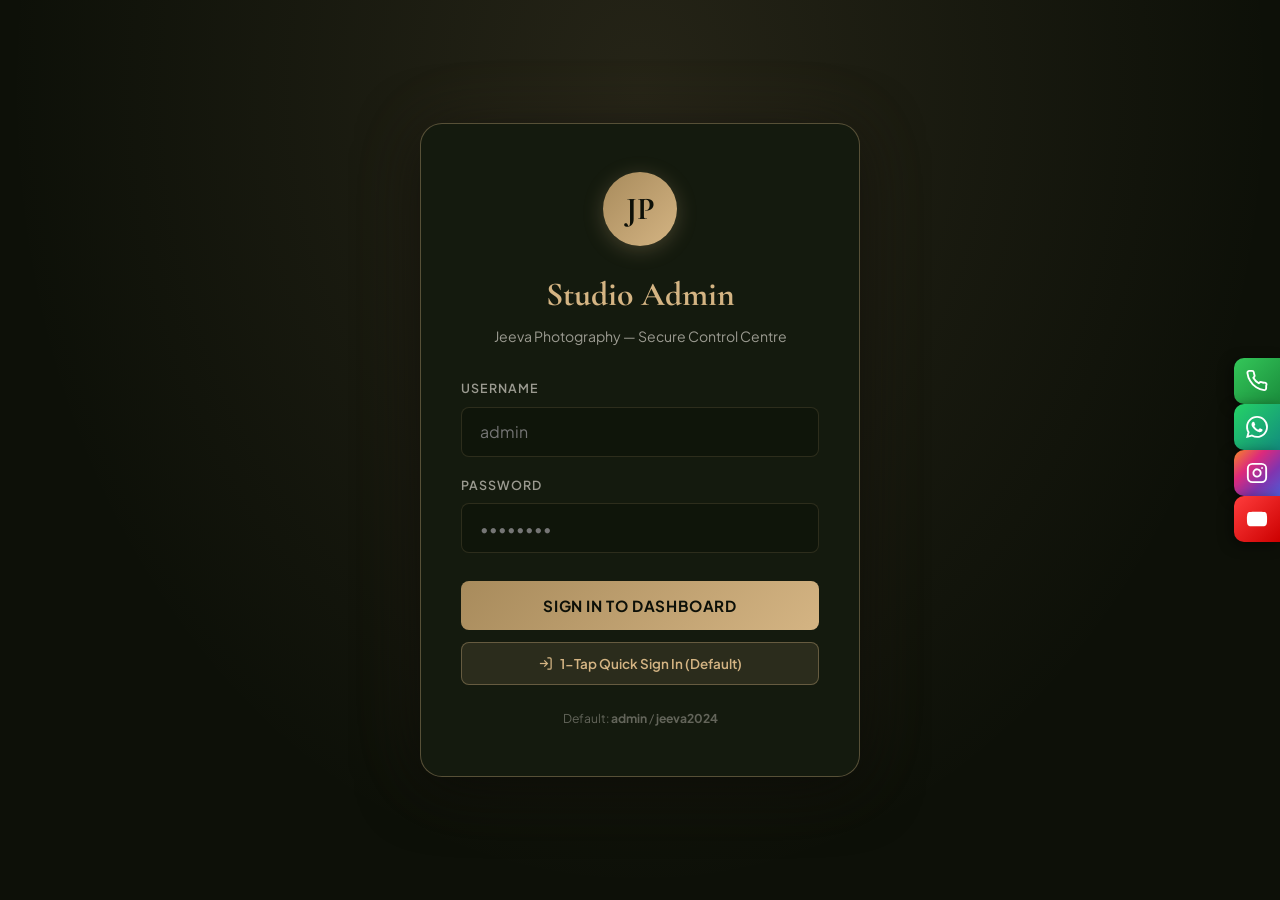
==== commit 6509503d: "Add files via upload" ====
--- a/admin.html
+++ b/admin.html
@@ -66,6 +66,8 @@
       z-index: 9999;
       transition: opacity 0.5s ease;
       padding: 1.5rem;
+      overflow-y: auto;
+      -webkit-overflow-scrolling: touch;
     }
     #ls.h { opacity: 0; pointer-events: none; }
     .lb {
@@ -78,6 +80,7 @@
       text-align: center;
       box-shadow: 0 10px 60px rgba(0,0,0,0.6), 0 0 80px rgba(212, 180, 131, 0.08);
       position: relative;
+      margin: auto;
     }
     .la {
       width: 74px;
@@ -105,7 +108,7 @@
       border: 1px solid var(--bdr);
       border-radius: var(--rs);
       color: var(--t);
-      font-size: 0.95rem;
+      font-size: 16px;
       outline: none;
       transition: border-color 0.2s, box-shadow 0.2s;
     }
@@ -881,16 +884,225 @@
     }
     #atst.on { transform: translateY(0); opacity: 1; }
 
+    /* SIDEBAR MOBILE CONTROLS */
+    .sb-backdrop {
+      display: none;
+      position: fixed;
+      inset: 0;
+      background: rgba(0, 0, 0, 0.78);
+      backdrop-filter: blur(5px);
+      -webkit-backdrop-filter: blur(5px);
+      z-index: 998;
+      opacity: 0;
+      transition: opacity 0.3s ease;
+    }
+    .sb-backdrop.show {
+      display: block;
+      opacity: 1;
+    }
+    .sb-close-btn {
+      display: none;
+      margin-left: auto;
+      background: rgba(255, 255, 255, 0.08);
+      border: 1px solid var(--bdr);
+      color: var(--t2);
+      width: 32px;
+      height: 32px;
+      border-radius: 8px;
+      align-items: center;
+      justify-content: center;
+      cursor: pointer;
+      font-size: 1.05rem;
+      transition: all 0.2s;
+    }
+    .sb-close-btn:hover {
+      color: var(--t);
+      background: var(--reds);
+      border-color: var(--red);
+    }
+    .sb-toggle-btn {
+      display: none;
+      align-items: center;
+      gap: 0.45rem;
+      background: rgba(212, 180, 131, 0.12);
+      border: 1px solid var(--bdr2);
+      color: var(--gold);
+      padding: 0.45rem 0.85rem;
+      border-radius: var(--rs);
+      font-size: 0.82rem;
+      font-weight: 600;
+      cursor: pointer;
+      transition: all 0.2s;
+    }
+    .sb-toggle-btn:hover {
+      background: rgba(212, 180, 131, 0.25);
+      color: var(--t);
+    }
+
     @media (max-width: 1100px) {
       .sr { grid-template-columns: repeat(2, 1fr); }
       .qa { grid-template-columns: 1fr 1fr; }
     }
-    @media (max-width: 768px) {
-      .sb { transform: translateX(-100%); transition: transform 0.3s; }
-      .sb.open { transform: translateX(0); }
-      .mc { margin-left: 0; }
-      .sr, .fr, .qa { grid-template-columns: 1fr; }
-      .pc { padding: 1.2rem; }
+
+    @media (max-width: 991px) {
+      .sb {
+        position: fixed;
+        left: 0;
+        top: 0;
+        bottom: 0;
+        width: 280px;
+        max-width: 86vw;
+        z-index: 1000;
+        transform: translateX(-100%);
+        transition: transform 0.3s cubic-bezier(0.16, 1, 0.3, 1);
+        box-shadow: 0 0 50px rgba(0, 0, 0, 0.85);
+      }
+      .sb.open {
+        transform: translateX(0);
+      }
+      .sb-close-btn {
+        display: flex;
+      }
+      .sb-toggle-btn {
+        display: inline-flex;
+      }
+      .mc {
+        margin-left: 0 !important;
+        width: 100% !important;
+        min-width: 0 !important;
+      }
+      .tb {
+        padding: 0.7rem 1rem;
+        height: auto;
+        min-height: 58px;
+      }
+      .tbt {
+        font-size: 1.25rem;
+      }
+      .pc {
+        padding: 1.2rem 1rem;
+      }
+      .sr {
+        grid-template-columns: repeat(2, 1fr);
+        gap: 0.85rem;
+      }
+      .qa {
+        grid-template-columns: 1fr;
+        gap: 0.75rem;
+      }
+      .sh {
+        flex-direction: column;
+        align-items: flex-start;
+        gap: 0.75rem;
+      }
+      .sha {
+        width: 100%;
+        display: flex;
+        flex-wrap: wrap;
+        gap: 0.5rem;
+      }
+      .fr {
+        grid-template-columns: 1fr !important;
+        gap: 0.85rem;
+      }
+      .filter-bar {
+        display: flex;
+        overflow-x: auto;
+        flex-wrap: nowrap;
+        -webkit-overflow-scrolling: touch;
+        padding-bottom: 0.5rem;
+        scrollbar-width: none;
+        gap: 0.5rem;
+      }
+      .filter-bar::-webkit-scrollbar {
+        display: none;
+      }
+      .filter-pill {
+        white-space: nowrap;
+        flex-shrink: 0;
+      }
+      .social-sidebar {
+        display: none !important;
+      }
+      .mb {
+        padding: 1.5rem 1.1rem;
+        max-height: 90vh;
+        width: 100%;
+        border-radius: 16px;
+      }
+      .fc, textarea.fc, select.fc {
+        font-size: 16px !important;
+      }
+      .video-grid, .pkg-admin-grid, .test-grid {
+        grid-template-columns: 1fr;
+      }
+      .gallery-admin-grid {
+        grid-template-columns: repeat(auto-fill, minmax(140px, 1fr));
+        gap: 0.75rem;
+      }
+      .et-wrap {
+        overflow-x: auto;
+        -webkit-overflow-scrolling: touch;
+      }
+    }
+
+    @media (max-width: 540px) {
+      #ls {
+        padding: 1rem;
+      }
+      .lb {
+        padding: 2.2rem 1.2rem;
+        border-radius: 18px;
+      }
+      .lt {
+        font-size: 1.65rem;
+      }
+      .ls2 {
+        margin-bottom: 1.5rem;
+      }
+      .la {
+        width: 58px;
+        height: 58px;
+        font-size: 1.5rem;
+        margin-bottom: 1rem;
+      }
+      .tb {
+        padding: 0.6rem 0.85rem;
+      }
+      .tbt {
+        font-size: 1.1rem;
+      }
+      .tbr .tbb {
+        padding: 0.3rem 0.55rem;
+        font-size: 0.72rem;
+      }
+      .vsb {
+        padding: 0.4rem 0.75rem;
+        font-size: 0.78rem;
+      }
+      .vsb span {
+        display: none;
+      }
+      .sr {
+        grid-template-columns: repeat(2, 1fr);
+        gap: 0.65rem;
+      }
+      .sx {
+        padding: 0.95rem 0.85rem;
+      }
+      .sxl {
+        font-size: 0.7rem;
+      }
+      .sxv {
+        font-size: 1.55rem;
+      }
+      .sxs {
+        font-size: 0.72rem;
+      }
+      .gallery-admin-grid {
+        grid-template-columns: repeat(auto-fill, minmax(125px, 1fr));
+        gap: 0.6rem;
+      }
     }
 
     /* === FLOATING SOCIAL SIDEBAR === */
@@ -925,6 +1137,10 @@
         <input class="li" type="password" id="lp" placeholder="••••••••" autocomplete="current-password" required />
       </div>
       <button type="submit" class="lbt" id="lbn">Sign In to Dashboard</button>
+      <button type="button" class="btn-quick-login" onclick="quickFillAndLogin()" style="width: 100%; margin-top: 0.75rem; background: rgba(212,180,131,0.12); border: 1px solid var(--bdr2); color: var(--gold); padding: 0.75rem; border-radius: var(--rs); font-size: 0.84rem; font-weight: 600; cursor: pointer; display: flex; align-items: center; justify-content: center; gap: 0.45rem; transition: all 0.2s;">
+        <svg width="15" height="15" viewBox="0 0 24 24" fill="none" stroke="currentColor" stroke-width="2"><path d="M15 3h4a2 2 0 0 1 2 2v14a2 2 0 0 1-2 2h-4"/><polyline points="10 17 15 12 10 7"/><line x1="15" y1="12" x2="3" y2="12"/></svg>
+        1-Tap Quick Sign In (Default)
+      </button>
     </form>
     <div class="ler" id="ler">Incorrect username or password. Please try again.</div>
     <div class="login-hint">Default: <strong>admin</strong> / <strong>jeeva2024</strong></div>
@@ -933,6 +1149,9 @@
 
 <!-- APP WRAPPER -->
 <div id="app">
+
+  <!-- MOBILE SIDEBAR BACKDROP -->
+  <div class="sb-backdrop" id="sbBackdrop" onclick="toggleMobileSidebar(false)"></div>
 
   <!-- SIDEBAR NAVIGATION -->
   <aside class="sb">
@@ -942,6 +1161,7 @@
         <span class="sbt">Jeeva Studio</span>
         <span class="sbs">Control Centre</span>
       </div>
+      <button class="sb-close-btn" id="sbCloseBtn" onclick="toggleMobileSidebar(false)" aria-label="Close Navigation Menu">✕</button>
     </div>
     <nav class="sbn">
       <div class="ns">Overview</div>
@@ -1008,6 +1228,10 @@
     <!-- TOPBAR -->
     <header class="tb">
       <div class="tb-left">
+        <button class="sb-toggle-btn" id="sbToggleBtn" onclick="toggleMobileSidebar(true)" aria-label="Open Navigation Menu">
+          <svg width="19" height="19" viewBox="0 0 24 24" fill="none" stroke="currentColor" stroke-width="2.2" stroke-linecap="round" stroke-linejoin="round"><line x1="3" y1="12" x2="21" y2="12"></line><line x1="3" y1="6" x2="21" y2="6"></line><line x1="3" y1="18" x2="21" y2="18"></line></svg>
+          <span>Menu</span>
+        </button>
         <span class="tbt" id="tbt">Dashboard</span>
       </div>
       <div class="tbr">
@@ -1918,8 +2142,33 @@
 <script>
 /* ADMIN CONTROLLER SCRIPT */
 
+// Mobile Sidebar Controller
+function toggleMobileSidebar(show) {
+  const sb = document.querySelector('.sb');
+  const backdrop = document.getElementById('sbBackdrop');
+  if (!sb || !backdrop) return;
+  const shouldOpen = show !== undefined ? show : !sb.classList.contains('open');
+  if (shouldOpen) {
+    sb.classList.add('open');
+    backdrop.classList.add('show');
+    document.body.style.overflow = 'hidden';
+  } else {
+    sb.classList.remove('open');
+    backdrop.classList.remove('show');
+    document.body.style.overflow = '';
+  }
+}
+
 // 1. AUTHENTICATION & LOGIN
 const loginForm = document.getElementById('loginForm');
+
+function quickFillAndLogin() {
+  const auth = JeevaDB.getAuth();
+  document.getElementById('lu').value = auth.username || 'admin';
+  document.getElementById('lp').value = auth.password || 'jeeva2024';
+  handleLogin();
+}
+
 function handleLogin(e) {
   if (e) e.preventDefault();
   const auth = JeevaDB.getAuth();
@@ -1927,6 +2176,7 @@
   const p = document.getElementById('lp').value;
 
   if (u === auth.username && p === auth.password) {
+    localStorage.setItem('jp_admin_session', 'active');
     document.getElementById('ler').classList.remove('on');
     document.getElementById('ls').classList.add('h');
     setTimeout(() => {
@@ -1942,6 +2192,7 @@
 }
 
 document.getElementById('lobtn').onclick = () => {
+  localStorage.removeItem('jp_admin_session');
   document.getElementById('app').classList.remove('on');
   const ls = document.getElementById('ls');
   ls.style.display = 'flex';
@@ -1949,7 +2200,22 @@
   ls.classList.remove('h');
   document.getElementById('lu').value = '';
   document.getElementById('lp').value = '';
+  toggleMobileSidebar(false);
 };
+
+// Check for existing active session on page load
+window.addEventListener('DOMContentLoaded', () => {
+  if (localStorage.getItem('jp_admin_session') === 'active') {
+    const ls = document.getElementById('ls');
+    if (ls) {
+      ls.style.display = 'none';
+      ls.classList.add('h');
+    }
+    const app = document.getElementById('app');
+    if (app) app.classList.add('on');
+    initAdmin();
+  }
+});
 
 // 2. TAB NAVIGATION
 const PAGE_TITLES = {
@@ -1965,6 +2231,9 @@
 };
 
 function go(pageId) {
+  // Automatically close sidebar drawer on mobile
+  toggleMobileSidebar(false);
+
   document.querySelectorAll('.pn').forEach(p => p.classList.remove('ac'));
   document.querySelectorAll('.sl').forEach(l => l.classList.remove('ac'));
   
